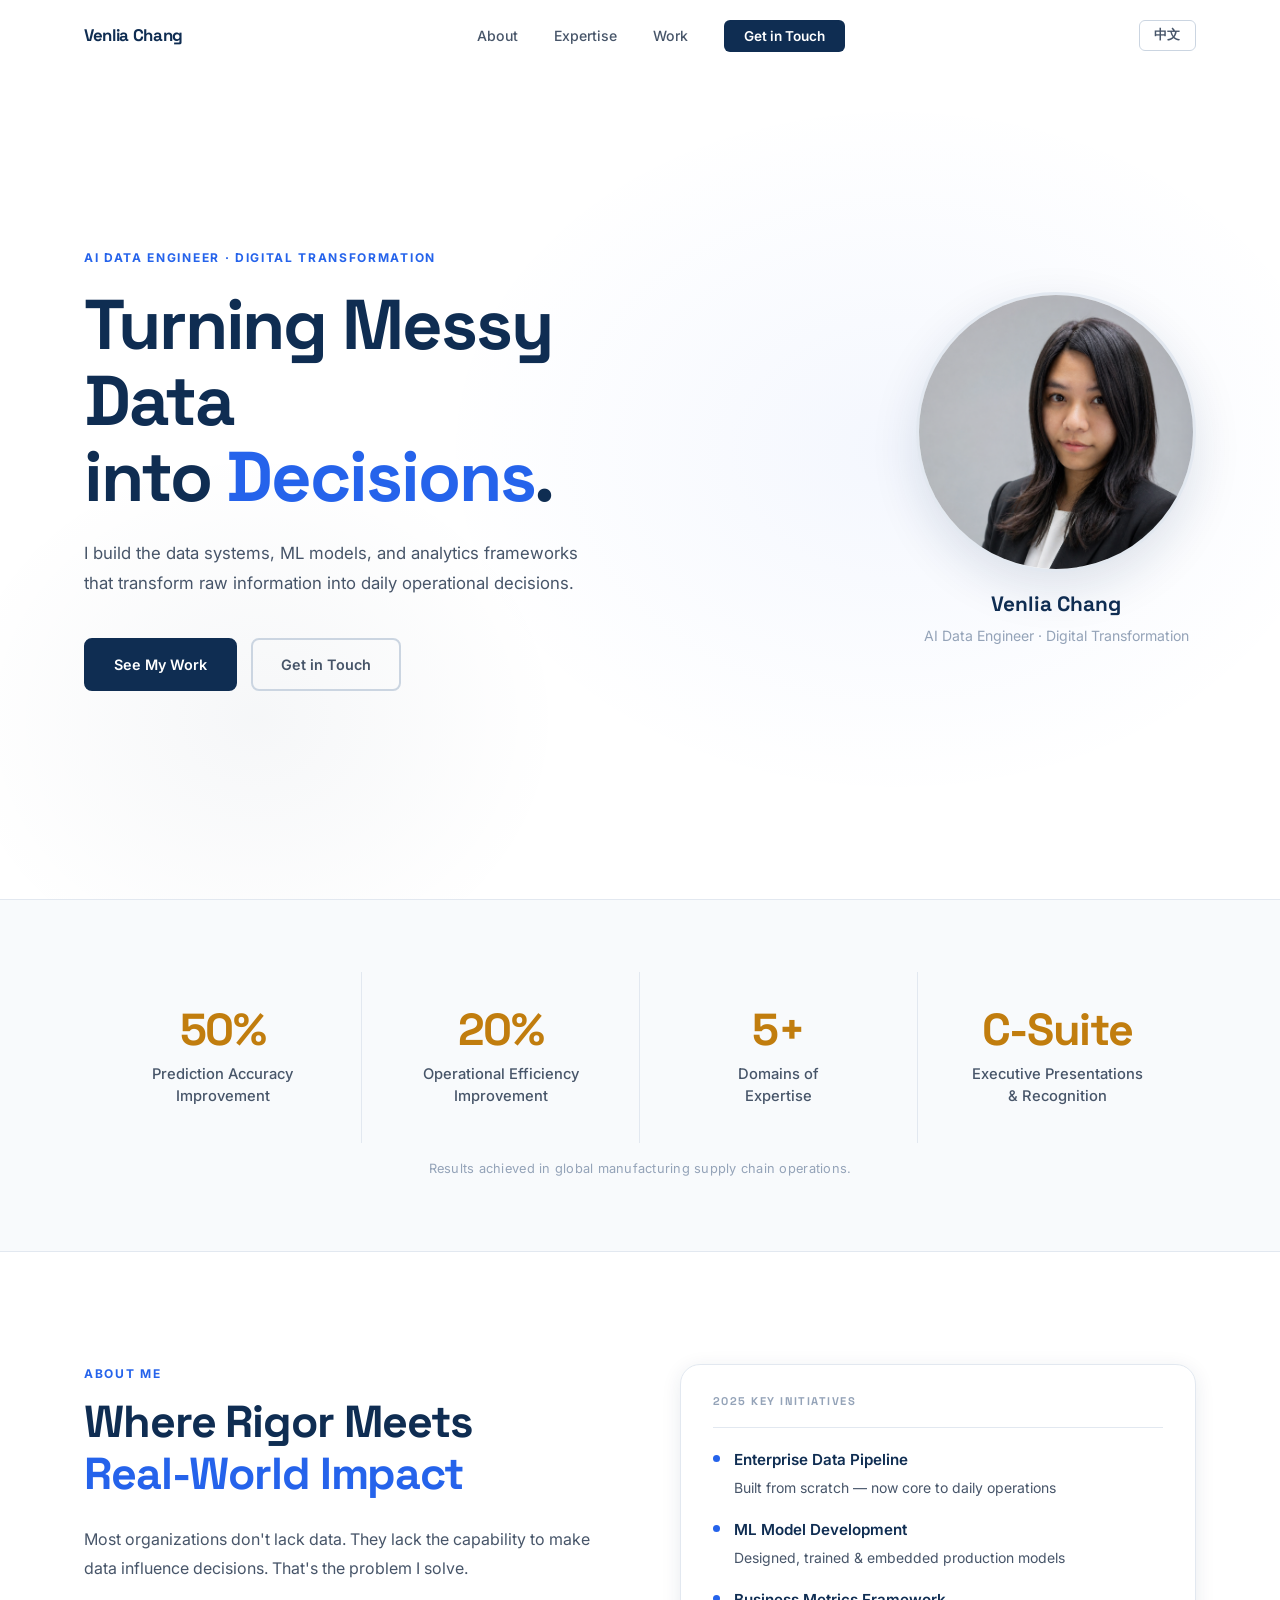
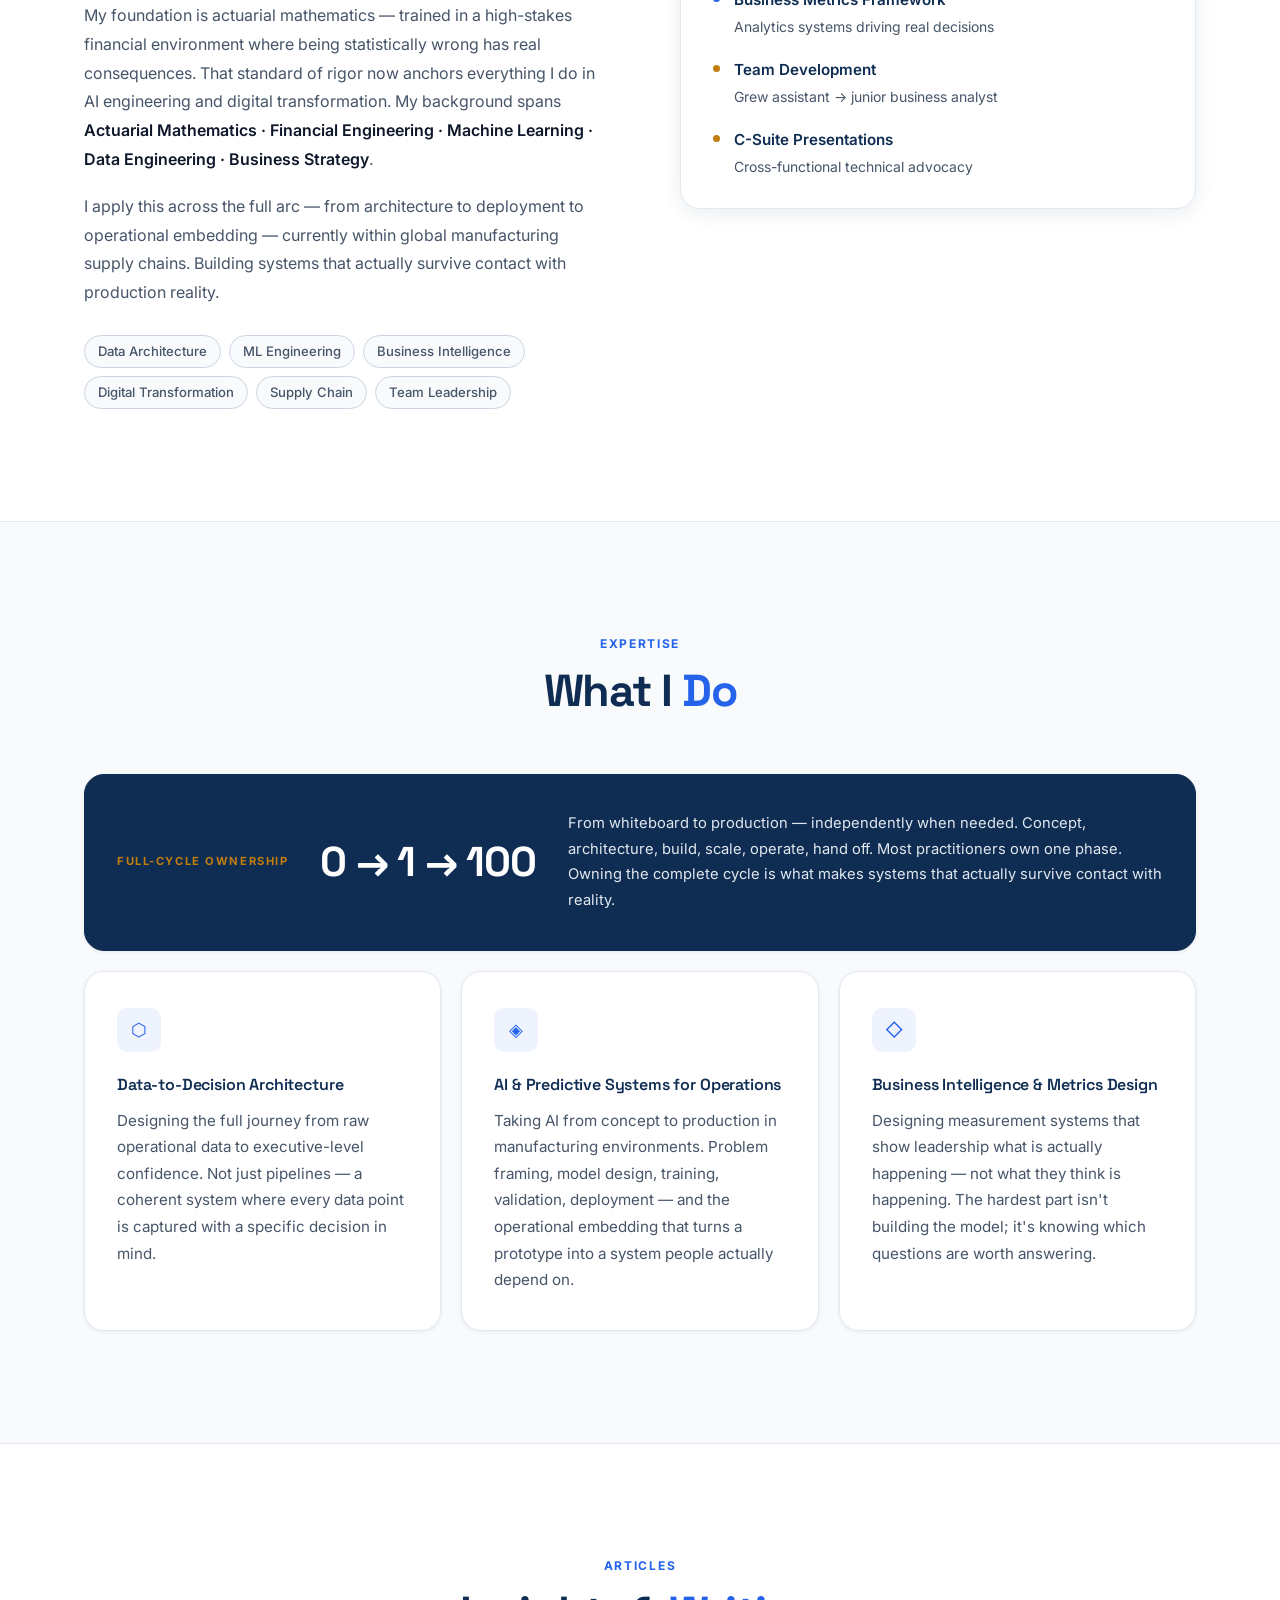
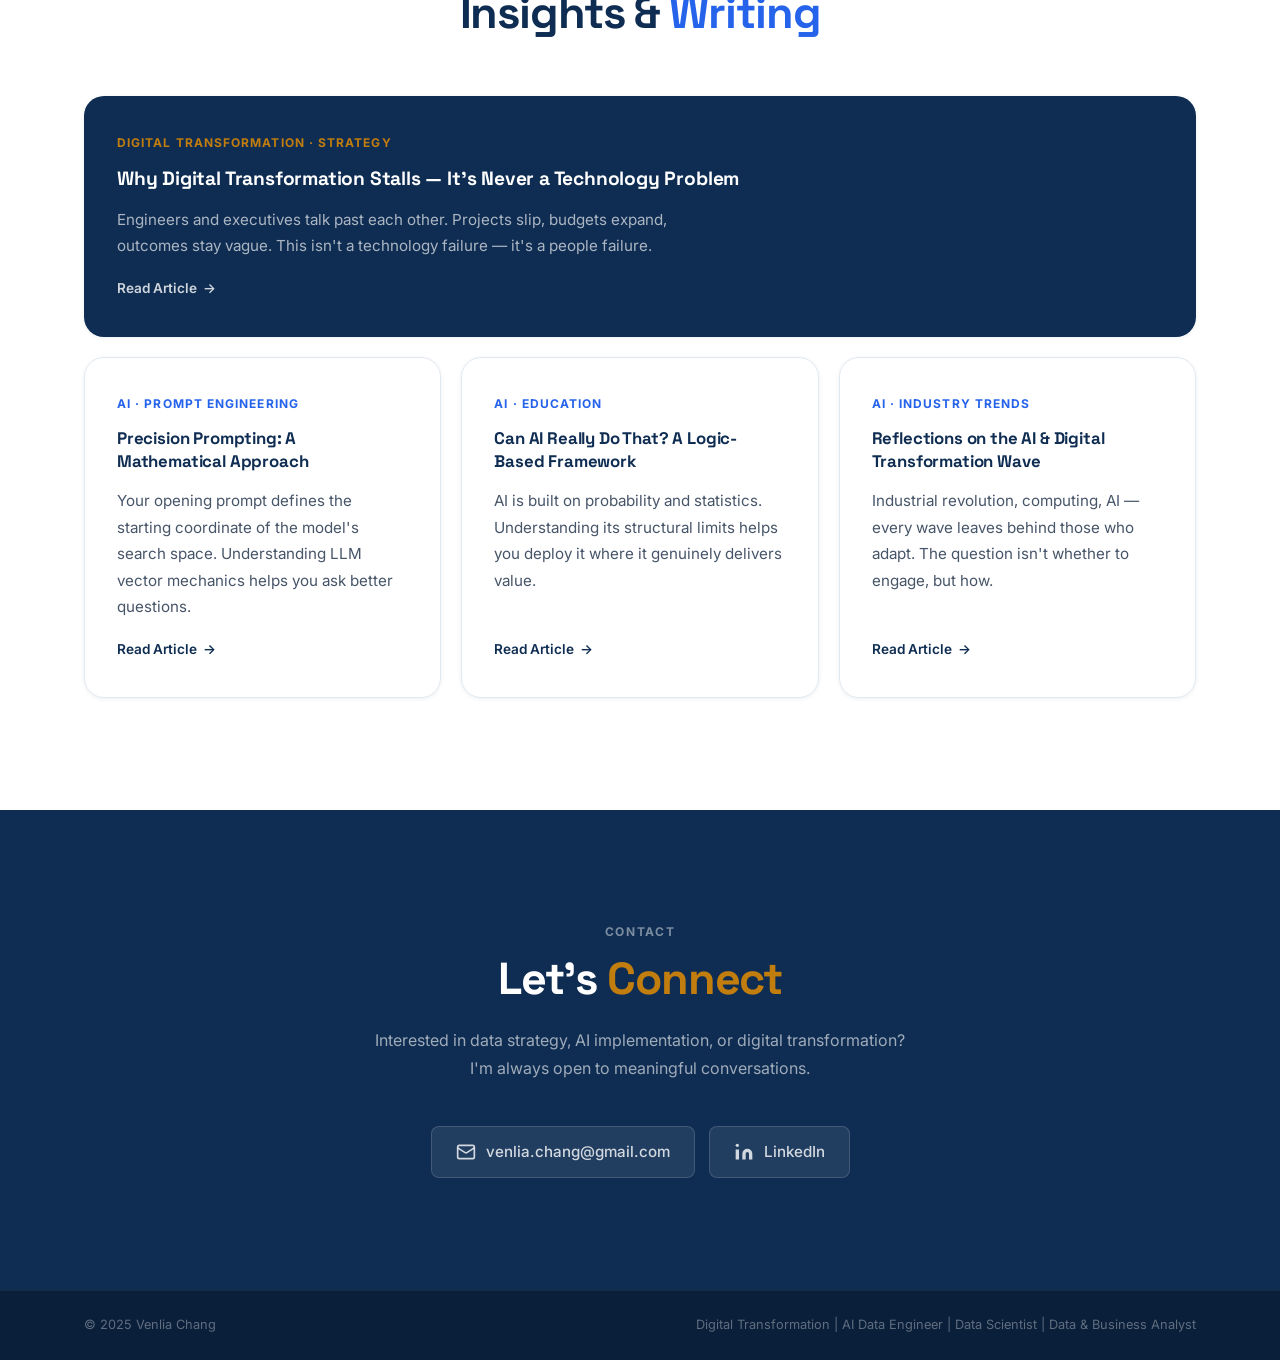
==== index.html @ 28d37d97 "Update profile photo" ====
<!DOCTYPE html>
<html lang="en">
<head>
  <meta charset="UTF-8" />
  <meta name="viewport" content="width=device-width, initial-scale=1.0" />
  <title>Venlia Chang | AI Data Engineer</title>
  <meta name="description" content="AI Data Engineer specializing in Digital Transformation and Data-Driven Decision Making in global manufacturing supply chains." />
  <link rel="preconnect" href="https://fonts.googleapis.com" />
  <link href="https://fonts.googleapis.com/css2?family=Inter:wght@300;400;500;600&family=Space+Grotesk:wght@400;500;600;700;800&display=swap" rel="stylesheet" />
  <link rel="stylesheet" href="css/style.css" />
</head>
<body>

  <!-- NAV -->
  <nav id="navbar">
    <div class="nav-inner">
      <a href="#hero" class="nav-logo">Venlia Chang</a>
      <ul class="nav-links">
        <li><a href="#about"     data-i18n="nav-about">About</a></li>
        <li><a href="#expertise" data-i18n="nav-expertise">Expertise</a></li>
        <li><a href="#articles"  data-i18n="nav-work">Work</a></li>
        <li><a href="#contact" class="nav-cta" data-i18n="nav-contact">Get in Touch</a></li>
      </ul>
      <div class="nav-right">
        <button class="lang-toggle" id="lang-toggle" aria-label="Switch language">中文</button>
        <button class="nav-burger" id="burger" aria-label="Menu">
          <span></span><span></span><span></span>
        </button>
      </div>
    </div>
  </nav>

  <!-- HERO -->
  <section id="hero">
    <div class="hero-bg"></div>
    <div class="container hero-content">
      <div class="hero-text">
        <p class="hero-eyebrow reveal" data-i18n="hero-eyebrow">AI Data Engineer · Digital Transformation</p>
        <h1 class="hero-headline reveal" data-i18n="hero-headline">
          Turning Messy Data<br />into <span class="accent">Decisions</span>.
        </h1>
        <p class="hero-sub reveal" data-i18n="hero-sub">
          I build the data systems, ML models, and analytics frameworks<br class="desktop-only" />
          that transform raw information into daily operational decisions.
        </p>
        <div class="hero-actions reveal">
          <a href="#expertise" class="btn btn-primary" data-i18n="hero-btn-primary">See My Work</a>
          <a href="#contact"   class="btn btn-ghost"   data-i18n="hero-btn-ghost">Get in Touch</a>
        </div>
      </div>
      <div class="hero-visual reveal">
        <div class="photo-circle">
          <img src="assets/photo.png" alt="Venlia Chang" />
        </div>
        <div class="hero-name-tag">
          <strong>Venlia Chang</strong>
          <span data-i18n="hero-eyebrow">AI Data Engineer · Digital Transformation</span>
        </div>
      </div>
    </div>
  </section>

  <!-- STATS -->
  <section id="stats">
    <div class="container">
      <div class="stats-grid">
        <div class="stat-card reveal">
          <div class="stat-number"><span class="counter" data-target="50">0</span>%</div>
          <div class="stat-label" data-i18n="stat-label-1">Prediction Accuracy<br />Improvement</div>
        </div>
        <div class="stat-card reveal">
          <div class="stat-number"><span class="counter" data-target="20">0</span>%</div>
          <div class="stat-label" data-i18n="stat-label-2">Operational Efficiency<br />Improvement</div>
        </div>
        <div class="stat-card reveal">
          <div class="stat-number"><span class="counter" data-target="5">0</span>+</div>
          <div class="stat-label" data-i18n="stat-label-3">Domains of<br />Expertise</div>
        </div>
        <div class="stat-card reveal">
          <div class="stat-number accent-text">C-Suite</div>
          <div class="stat-label" data-i18n="stat-label-4">Executive Presentations<br />&amp; Recognition</div>
        </div>
      </div>
      <p class="stats-context reveal" data-i18n="stats-context">Results achieved in global manufacturing supply chain operations.</p>
    </div>
  </section>

  <!-- ABOUT -->
  <section id="about">
    <div class="container">
      <div class="about-grid">
        <div class="about-text reveal">
          <p class="section-eyebrow" data-i18n="about-eyebrow">About Me</p>
          <h2 class="section-title" data-i18n="about-title">Where Logic Meets<br /><span class="accent">Business Impact</span></h2>
          <p class="about-body" data-i18n="about-body-1">
            I work at the intersection of AI, data engineering, and digital transformation
            within global manufacturing supply chains — turning fragmented information into
            systems that people actually rely on every day.
          </p>
          <p class="about-body" data-i18n="about-body-2">
            My background spans <strong>Mathematics · Business · Actuarial Science · AI · Engineering</strong>.
            This breadth isn't accidental — complex operational problems rarely fit neatly
            into a single discipline. I bridge the gap between technical depth and business clarity.
          </p>
          <p class="about-body" data-i18n="about-body-3">
            Currently building enterprise data pipelines from the ground up.
          </p>
          <div class="about-tags">
            <span class="tag">Data Architecture</span>
            <span class="tag">ML Engineering</span>
            <span class="tag">Business Intelligence</span>
            <span class="tag">Digital Transformation</span>
            <span class="tag">Supply Chain</span>
            <span class="tag">Team Leadership</span>
          </div>
        </div>
        <div class="about-visual reveal">
          <div class="about-card">
            <div class="about-card-header" data-i18n="card-header">2025 Key Initiatives</div>
            <ul class="about-card-list">
              <li>
                <div class="list-dot accent-dot"></div>
                <div>
                  <strong data-i18n="card-item-1-title">Enterprise Data Pipeline</strong>
                  <span data-i18n="card-item-1-desc">Built from scratch — now core to daily operations</span>
                </div>
              </li>
              <li>
                <div class="list-dot accent-dot"></div>
                <div>
                  <strong data-i18n="card-item-2-title">ML Model Development</strong>
                  <span data-i18n="card-item-2-desc">Designed, trained &amp; embedded production models</span>
                </div>
              </li>
              <li>
                <div class="list-dot accent-dot"></div>
                <div>
                  <strong data-i18n="card-item-3-title">Business Metrics Framework</strong>
                  <span data-i18n="card-item-3-desc">Analytics systems driving real decisions</span>
                </div>
              </li>
              <li>
                <div class="list-dot amber-dot"></div>
                <div>
                  <strong data-i18n="card-item-4-title">Team Development</strong>
                  <span data-i18n="card-item-4-desc">Grew assistant → junior business analyst</span>
                </div>
              </li>
              <li>
                <div class="list-dot amber-dot"></div>
                <div>
                  <strong data-i18n="card-item-5-title">C-Suite Presentations</strong>
                  <span data-i18n="card-item-5-desc">Cross-functional technical advocacy</span>
                </div>
              </li>
            </ul>
          </div>
        </div>
      </div>
    </div>
  </section>

  <!-- EXPERTISE -->
  <section id="expertise">
    <div class="container">
      <div class="section-header reveal">
        <p class="section-eyebrow" data-i18n="expertise-eyebrow">Expertise</p>
        <h2 class="section-title" data-i18n="expertise-title">What I <span class="accent">Build</span></h2>
      </div>
      <div class="expertise-grid">
        <div class="expertise-card expertise-card--wide reveal">
          <div class="expertise-wide-inner">
            <div class="expertise-wide-label" data-i18n="exp-4-label">Full-Cycle Ownership</div>
            <h3 data-i18n="exp-4-title">0 → 1 → 100</h3>
            <p data-i18n="exp-4-desc">From whiteboard to production — independently when needed. Concept, architecture, build, scale, operate, hand off. Most practitioners own one phase. Owning the complete cycle is what makes systems that actually survive contact with reality.</p>
          </div>
        </div>
        <div class="expertise-card reveal">
          <div class="expertise-icon">⬡</div>
          <h3 data-i18n="exp-1-title">Data-to-Decision Architecture</h3>
          <p data-i18n="exp-1-desc">Designing the full journey from raw operational data to executive-level confidence. Not just pipelines — a coherent system where every data point is captured with a specific decision in mind.</p>
        </div>
        <div class="expertise-card reveal">
          <div class="expertise-icon">◈</div>
          <h3 data-i18n="exp-2-title">AI &amp; Predictive Systems for Operations</h3>
          <p data-i18n="exp-2-desc">Taking AI from concept to production in manufacturing environments. Problem framing, model design, training, validation, deployment — and the operational embedding that turns a prototype into a system people actually depend on.</p>
        </div>
        <div class="expertise-card reveal">
          <div class="expertise-icon">◇</div>
          <h3 data-i18n="exp-3-title">Business Intelligence &amp; Metrics Design</h3>
          <p data-i18n="exp-3-desc">Designing measurement systems that show leadership what is actually happening — not what they think is happening. The hardest part isn't building the model; it's knowing which questions are worth answering.</p>
        </div>
      </div>
    </div>
  </section>

  <!-- ARTICLES -->
  <section id="articles">
    <div class="container">
      <div class="section-header reveal">
        <p class="section-eyebrow" data-i18n="articles-eyebrow">Articles</p>
        <h2 class="section-title" data-i18n="articles-title">Insights &amp; <span class="accent">Writing</span></h2>
      </div>
      <div class="articles-grid">
        <div class="article-card article-card--featured reveal">
          <div class="article-card-tag">Digital Transformation · Strategy</div>
          <h3 class="article-card-title" data-i18n="card4-title">數位轉型失敗，從來不是技術問題</h3>
          <p class="article-card-excerpt" data-i18n="card4-excerpt">工程師和老闆各說各話，專案延遲、預算追加、成果模糊。這不是技術問題——缺的是那個能同時站在兩端的人。</p>
          <a href="articles/digital-transformation.html" class="article-card-link" data-i18n="card-read">閱讀文章 <span>→</span></a>
        </div>
        <div class="article-card reveal">
          <div class="article-card-tag">AI · Prompt Engineering</div>
          <h3 class="article-card-title" data-i18n="card1-title">用數學思維，精準下 Prompt</h3>
          <p class="article-card-excerpt" data-i18n="card1-excerpt">第一個 Prompt 決定了搜尋空間的起始座標。了解 LLM 的向量本質，讓你問得更精準。</p>
          <a href="articles/prompt-math.html" class="article-card-link" data-i18n="card-read">閱讀文章 <span>→</span></a>
        </div>
        <div class="article-card reveal">
          <div class="article-card-tag">AI · Education</div>
          <h3 class="article-card-title" data-i18n="card2-title">AI 真的可以這樣用嗎？用數學邏輯判斷 AI 的適用邊界</h3>
          <p class="article-card-excerpt" data-i18n="card2-excerpt">AI 的本質是機率與統計。了解它的結構性限制，才能在正確的場景發揮它的價值。</p>
          <a href="articles/ai-probability.html" class="article-card-link" data-i18n="card-read">閱讀文章 <span>→</span></a>
        </div>
        <div class="article-card reveal">
          <div class="article-card-tag">AI · Industry Trends</div>
          <h3 class="article-card-title" data-i18n="card3-title">我對 AI 與數位轉型產業趨勢的觀察</h3>
          <p class="article-card-excerpt" data-i18n="card3-excerpt">工業革命、電腦普及、AI 浪潮——判斷一個產業能否長大，看的是需求是否強勁。</p>
          <a href="articles/ai-trends.html" class="article-card-link" data-i18n="card-read">閱讀文章 <span>→</span></a>
        </div>
      </div>
    </div>
  </section>

  <!-- CONTACT -->
  <section id="contact">
    <div class="container">
      <div class="contact-inner reveal">
        <p class="section-eyebrow" data-i18n="contact-eyebrow">Contact</p>
        <h2 class="section-title" data-i18n="contact-title">Let's <span class="accent">Connect</span></h2>
        <p class="contact-sub" data-i18n="contact-sub">
          Interested in data strategy, AI implementation, or digital transformation?<br class="desktop-only" />
          I'm always open to meaningful conversations.
        </p>
        <div class="contact-links">
          <a href="mailto:venlia.chang@gmail.com" class="contact-btn">
            <svg width="20" height="20" viewBox="0 0 24 24" fill="none" stroke="currentColor" stroke-width="2"><rect x="2" y="4" width="20" height="16" rx="2"/><path d="m22 7-8.97 5.7a1.94 1.94 0 0 1-2.06 0L2 7"/></svg>
            venlia.chang@gmail.com
          </a>
          <a href="https://www.linkedin.com/in/venliachang/" target="_blank" rel="noopener" class="contact-btn">
            <svg width="20" height="20" viewBox="0 0 24 24" fill="currentColor"><path d="M16 8a6 6 0 0 1 6 6v7h-4v-7a2 2 0 0 0-2-2 2 2 0 0 0-2 2v7h-4v-7a6 6 0 0 1 6-6z"/><rect x="2" y="9" width="4" height="12"/><circle cx="4" cy="4" r="2"/></svg>
            LinkedIn
          </a>
        </div>
      </div>
    </div>
  </section>

  <!-- FOOTER -->
  <footer>
    <div class="container footer-inner">
      <span>© 2025 Venlia Chang</span>
      <span class="footer-sub" data-i18n="footer-sub">AI Data Engineer · venliachang.com</span>
    </div>
  </footer>

  <script src="js/main.js"></script>
</body>
</html>
---- css/style.css ----
/* =============================================
   VARIABLES & RESET
   ============================================= */
:root {
  --bg:        #ffffff;
  --bg-2:      #f8fafc;
  --bg-card:   #ffffff;
  --border:    #e2e8f0;
  --border-2:  #cbd5e1;
  --navy:      #0f2d52;
  --blue:      #2563eb;
  --blue-dim:  rgba(37,99,235,0.08);
  --amber:     #c17d0e;
  --amber-dim: rgba(193,125,14,0.1);
  --text:      #0f172a;
  --text-2:    #475569;
  --text-3:    #94a3b8;
  --shadow-sm: 0 1px 4px rgba(15,45,82,0.07);
  --shadow:    0 4px 20px rgba(15,45,82,0.09);
  --shadow-lg: 0 16px 48px rgba(15,45,82,0.12);
  --radius:    12px;
  --radius-lg: 20px;
  --transition: 0.3s cubic-bezier(0.4,0,0.2,1);
}

*, *::before, *::after { box-sizing: border-box; margin: 0; padding: 0; }

html { scroll-behavior: smooth; font-size: 16px; }

body {
  background: var(--bg);
  color: var(--text);
  font-family: 'Inter', sans-serif;
  font-weight: 400;
  line-height: 1.6;
  overflow-x: hidden;
  -webkit-font-smoothing: antialiased;
}

img { max-width: 100%; display: block; }
a { text-decoration: none; color: inherit; }
ul { list-style: none; }

.container {
  width: 100%;
  max-width: 1160px;
  margin: 0 auto;
  padding: 0 24px;
}

.accent       { color: var(--blue); }
.desktop-only { display: inline; }

/* =============================================
   REVEAL ANIMATION
   ============================================= */
.reveal {
  opacity: 0;
  transform: translateY(24px);
  transition: opacity 0.6s ease, transform 0.6s ease;
}
.reveal.visible {
  opacity: 1;
  transform: translateY(0);
}

/* =============================================
   NAVBAR
   ============================================= */
#navbar {
  position: fixed;
  top: 0; left: 0; right: 0;
  z-index: 100;
  padding: 20px 0;
  transition: background var(--transition), padding var(--transition), box-shadow var(--transition);
}
#navbar.scrolled {
  background: rgba(255,255,255,0.92);
  backdrop-filter: blur(16px);
  -webkit-backdrop-filter: blur(16px);
  padding: 14px 0;
  box-shadow: 0 1px 0 var(--border);
}
.nav-inner {
  max-width: 1160px;
  margin: 0 auto;
  padding: 0 24px;
  display: flex;
  align-items: center;
  justify-content: space-between;
}
.nav-logo {
  font-family: 'Space Grotesk', sans-serif;
  font-weight: 700;
  font-size: 1.05rem;
  letter-spacing: -0.02em;
  color: var(--navy);
  transition: color var(--transition);
}
.nav-logo:hover { color: var(--blue); }
.nav-links {
  display: flex;
  align-items: center;
  gap: 36px;
}
.nav-links a {
  font-size: 0.88rem;
  font-weight: 500;
  color: var(--text-2);
  transition: color var(--transition);
}
.nav-links a:hover { color: var(--navy); }
.nav-links .nav-cta {
  background: var(--navy);
  color: #fff;
  padding: 8px 20px;
  border-radius: 6px;
  font-weight: 600;
  font-size: 0.85rem;
  transition: background var(--transition), transform var(--transition), box-shadow var(--transition);
}
.nav-links .nav-cta:hover {
  background: #0a1f3a;
  transform: translateY(-1px);
  box-shadow: 0 4px 12px rgba(15,45,82,0.25);
  color: #fff;
}
.nav-right {
  display: flex;
  align-items: center;
  gap: 12px;
}
.lang-toggle {
  background: transparent;
  border: 1px solid var(--border-2);
  color: var(--text-2);
  padding: 6px 14px;
  border-radius: 6px;
  font-size: 0.8rem;
  font-weight: 600;
  cursor: pointer;
  font-family: 'Inter', sans-serif;
  letter-spacing: 0.04em;
  transition: all var(--transition);
}
.lang-toggle:hover {
  border-color: var(--navy);
  color: var(--navy);
}
.nav-burger {
  display: none;
  flex-direction: column;
  gap: 5px;
  background: none;
  border: none;
  cursor: pointer;
  padding: 4px;
}
.nav-burger span {
  display: block;
  width: 22px;
  height: 2px;
  background: var(--text-2);
  border-radius: 2px;
  transition: var(--transition);
}

/* =============================================
   HERO
   ============================================= */
#hero {
  position: relative;
  min-height: 100vh;
  display: flex;
  align-items: center;
  background: var(--bg);
  border-bottom: 1px solid var(--border);
}
.hero-bg {
  position: absolute;
  inset: 0;
  background:
    radial-gradient(ellipse 55% 60% at 70% 50%, rgba(37,99,235,0.05) 0%, transparent 65%),
    radial-gradient(ellipse 40% 50% at 20% 80%, rgba(15,45,82,0.04) 0%, transparent 60%);
  pointer-events: none;
}
.hero-content {
  position: relative;
  z-index: 1;
  padding-top: 120px;
  padding-bottom: 80px;
  display: flex;
  align-items: center;
  justify-content: space-between;
  gap: 60px;
}
.hero-text { flex: 1; max-width: 600px; }
.hero-eyebrow {
  font-size: 0.75rem;
  font-weight: 700;
  letter-spacing: 0.14em;
  text-transform: uppercase;
  color: var(--blue);
  margin-bottom: 20px;
  transition-delay: 0.1s;
}
.hero-headline {
  font-family: 'Space Grotesk', sans-serif;
  font-size: clamp(2.6rem, 5.5vw, 4.8rem);
  font-weight: 800;
  line-height: 1.08;
  letter-spacing: -0.03em;
  color: var(--navy);
  margin-bottom: 24px;
  transition-delay: 0.15s;
}
.hero-sub {
  font-size: 1.05rem;
  color: var(--text-2);
  line-height: 1.75;
  max-width: 500px;
  margin-bottom: 40px;
  transition-delay: 0.25s;
}
.hero-actions {
  display: flex;
  gap: 14px;
  flex-wrap: wrap;
  transition-delay: 0.35s;
}
.btn {
  display: inline-flex;
  align-items: center;
  gap: 8px;
  padding: 13px 28px;
  border-radius: 8px;
  font-size: 0.9rem;
  font-weight: 600;
  transition: all var(--transition);
  cursor: pointer;
}
.btn-primary {
  background: var(--navy);
  color: #fff;
  border: 2px solid var(--navy);
}
.btn-primary:hover {
  background: #0a1f3a;
  border-color: #0a1f3a;
  transform: translateY(-2px);
  box-shadow: 0 8px 24px rgba(15,45,82,0.25);
}
.btn-ghost {
  background: transparent;
  color: var(--text-2);
  border: 2px solid var(--border-2);
}
.btn-ghost:hover {
  color: var(--navy);
  border-color: var(--navy);
  transform: translateY(-2px);
}

/* Hero photo */
.hero-visual {
  flex-shrink: 0;
  display: flex;
  flex-direction: column;
  align-items: center;
  gap: 16px;
  transition-delay: 0.4s;
}
.photo-circle {
  width: 280px;
  height: 280px;
  border-radius: 50%;
  background: var(--bg-2);
  border: 3px solid var(--border);
  box-shadow: var(--shadow-lg);
  overflow: hidden;
  transition: box-shadow var(--transition);
}
.photo-circle:hover { box-shadow: 0 24px 60px rgba(15,45,82,0.18); }
.photo-circle img {
  width: 100%;
  height: 100%;
  object-fit: cover;
  object-position: center top;
}
.hero-name-tag {
  text-align: center;
  display: flex;
  flex-direction: column;
  gap: 4px;
}
.hero-name-tag strong {
  font-family: 'Space Grotesk', sans-serif;
  font-size: 1.3rem;
  font-weight: 700;
  color: var(--navy);
}
.hero-name-tag span {
  font-size: 0.88rem;
  color: var(--text-3);
}

/* =============================================
   STATS
   ============================================= */
#stats {
  padding: 72px 0;
  background: var(--bg-2);
  border-bottom: 1px solid var(--border);
}
.stats-grid {
  display: grid;
  grid-template-columns: repeat(4, 1fr);
  gap: 0;
}
.stat-card {
  padding: 36px 32px;
  text-align: center;
  border-right: 1px solid var(--border);
}
.stat-card:last-child { border-right: none; }
.stat-number {
  font-family: 'Space Grotesk', sans-serif;
  font-size: 2.8rem;
  font-weight: 800;
  color: var(--amber);
  line-height: 1;
  margin-bottom: 10px;
  letter-spacing: -0.03em;
}
.stat-label {
  font-size: 0.92rem;
  color: var(--text-2);
  line-height: 1.5;
  font-weight: 500;
}

/* =============================================
   SECTION SHARED
   ============================================= */
.section-eyebrow {
  font-size: 0.75rem;
  font-weight: 700;
  letter-spacing: 0.14em;
  text-transform: uppercase;
  color: var(--blue);
  margin-bottom: 12px;
}
.section-title {
  font-family: 'Space Grotesk', sans-serif;
  font-size: clamp(1.9rem, 3.5vw, 2.8rem);
  font-weight: 700;
  letter-spacing: -0.025em;
  line-height: 1.18;
  color: var(--navy);
}
.section-header {
  text-align: center;
  margin-bottom: 56px;
}
.section-desc {
  margin-top: 14px;
  color: var(--text-2);
  font-size: 1rem;
}

/* =============================================
   ABOUT
   ============================================= */
#about { padding: 112px 0; }
.about-grid {
  display: grid;
  grid-template-columns: 1fr 1fr;
  gap: 80px;
  align-items: start;
}
.about-body {
  color: var(--text-2);
  font-size: 1rem;
  line-height: 1.8;
  margin-bottom: 18px;
}
.about-body strong { color: var(--text); font-weight: 600; }
.about-text .section-title { margin-bottom: 24px; }
.about-tags {
  display: flex;
  flex-wrap: wrap;
  gap: 8px;
  margin-top: 28px;
}
.tag {
  padding: 5px 13px;
  border-radius: 100px;
  border: 1px solid var(--border-2);
  font-size: 0.82rem;
  font-weight: 500;
  color: var(--text-2);
  background: var(--bg-2);
  transition: all var(--transition);
}
.tag:hover {
  border-color: var(--blue);
  color: var(--blue);
  background: var(--blue-dim);
}
.about-card {
  background: var(--bg-card);
  border: 1px solid var(--border);
  border-radius: var(--radius-lg);
  padding: 28px 32px;
  box-shadow: var(--shadow);
  position: sticky;
  top: 100px;
}
.about-card-header {
  font-family: 'Space Grotesk', sans-serif;
  font-size: 0.7rem;
  font-weight: 700;
  letter-spacing: 0.13em;
  text-transform: uppercase;
  color: var(--text-3);
  margin-bottom: 20px;
  padding-bottom: 16px;
  border-bottom: 1px solid var(--border);
}
.about-card-list {
  display: flex;
  flex-direction: column;
  gap: 18px;
}
.about-card-list li {
  display: flex;
  gap: 14px;
  align-items: flex-start;
}
.list-dot {
  width: 7px;
  height: 7px;
  border-radius: 50%;
  flex-shrink: 0;
  margin-top: 7px;
}
.accent-dot { background: var(--blue); }
.amber-dot  { background: var(--amber); }
.about-card-list li strong {
  display: block;
  font-size: 0.95rem;
  font-weight: 600;
  color: var(--navy);
  margin-bottom: 2px;
}
.about-card-list li span {
  font-size: 0.875rem;
  color: var(--text-2);
  line-height: 1.5;
}

/* =============================================
   EXPERTISE
   ============================================= */
#expertise {
  padding: 112px 0;
  background: var(--bg-2);
  border-top: 1px solid var(--border);
  border-bottom: 1px solid var(--border);
}
.expertise-grid {
  display: grid;
  grid-template-columns: repeat(3, 1fr);
  gap: 20px;
}
.expertise-card {
  background: var(--bg-card);
  border: 1px solid var(--border);
  border-radius: var(--radius-lg);
  padding: 36px 32px;
  box-shadow: var(--shadow-sm);
  transition: box-shadow var(--transition), transform var(--transition), border-color var(--transition);
}
.expertise-card:hover {
  box-shadow: var(--shadow);
  transform: translateY(-3px);
  border-color: var(--border-2);
}
.expertise-icon {
  width: 44px;
  height: 44px;
  border-radius: 10px;
  background: var(--blue-dim);
  display: flex;
  align-items: center;
  justify-content: center;
  margin-bottom: 20px;
  color: var(--blue);
  font-size: 1.1rem;
}
.expertise-card--wide {
  grid-column: 1 / -1;
  background: var(--navy);
  border-color: var(--navy);
}
.expertise-card--wide:hover {
  background: #0a1f3a;
  border-color: #0a1f3a;
  transform: translateY(-3px);
}
.expertise-wide-inner {
  display: flex;
  align-items: center;
  gap: 32px;
  flex-wrap: wrap;
}
.expertise-wide-label {
  font-size: 0.7rem;
  font-weight: 700;
  letter-spacing: 0.14em;
  text-transform: uppercase;
  color: var(--amber);
  flex-shrink: 0;
}
.expertise-card.expertise-card--wide h3 {
  font-family: 'Space Grotesk', sans-serif;
  font-size: 2.6rem;
  font-weight: 800;
  color: #ffffff;
  letter-spacing: -0.03em;
  flex-shrink: 0;
  margin-bottom: 0;
}
.expertise-card.expertise-card--wide p {
  color: #e2e8f0;
  font-size: 0.92rem;
  line-height: 1.75;
  flex: 1;
  min-width: 260px;
}
.expertise-card h3 {
  font-family: 'Space Grotesk', sans-serif;
  font-size: 1rem;
  font-weight: 600;
  color: var(--navy);
  margin-bottom: 10px;
  letter-spacing: -0.01em;
}
.expertise-card p {
  font-size: 0.95rem;
  color: var(--text-2);
  line-height: 1.75;
}

/* =============================================
   DEMOS
   ============================================= */
#demos { padding: 112px 0; }
.demos-grid {
  display: grid;
  grid-template-columns: repeat(3, 1fr);
  gap: 20px;
}
.demo-card {
  background: var(--bg-card);
  border: 1px solid var(--border);
  border-radius: var(--radius-lg);
  overflow: hidden;
  box-shadow: var(--shadow-sm);
  transition: box-shadow var(--transition), transform var(--transition), border-color var(--transition);
}
.demo-card:hover {
  box-shadow: var(--shadow);
  transform: translateY(-3px);
  border-color: var(--border-2);
}
.demo-placeholder-inner {
  padding: 40px 32px;
  display: flex;
  flex-direction: column;
  align-items: flex-start;
  gap: 10px;
}
.demo-placeholder-icon {
  width: 44px;
  height: 44px;
  border-radius: 10px;
  background: var(--amber-dim);
  display: flex;
  align-items: center;
  justify-content: center;
  margin-bottom: 4px;
  color: var(--amber);
  font-size: 1.1rem;
}
.demo-card h3 {
  font-family: 'Space Grotesk', sans-serif;
  font-size: 1rem;
  font-weight: 600;
  color: var(--navy);
  letter-spacing: -0.01em;
}
.demo-card p {
  font-size: 0.84rem;
  color: var(--text-2);
  line-height: 1.65;
}
.demo-badge {
  margin-top: 8px;
  padding: 4px 12px;
  border-radius: 100px;
  background: var(--amber-dim);
  border: 1px solid rgba(193,125,14,0.2);
  font-size: 0.7rem;
  font-weight: 700;
  color: var(--amber);
  letter-spacing: 0.07em;
  text-transform: uppercase;
}

/* =============================================
   ARTICLES
   ============================================= */
#articles { padding: 112px 0; }
.articles-grid {
  display: grid;
  grid-template-columns: repeat(3, 1fr);
  gap: 20px;
}
.article-card.article-card--featured {
  grid-column: 1 / -1;
  background: var(--navy);
  border-color: transparent;
}
.article-card.article-card--featured .article-card-tag  { color: var(--amber); }
.article-card.article-card--featured .article-card-title { color: #ffffff; font-size: 1.2rem; max-width: 640px; }
.article-card.article-card--featured .article-card-excerpt { color: rgba(255,255,255,0.65); max-width: 600px; }
.article-card.article-card--featured .article-card-link { color: rgba(255,255,255,0.8); }
.article-card.article-card--featured .article-card-link:hover { color: var(--amber); }
.article-card {
  background: var(--bg-card);
  border: 1px solid var(--border);
  border-radius: var(--radius-lg);
  padding: 36px 32px;
  box-shadow: var(--shadow-sm);
  display: flex;
  flex-direction: column;
  gap: 14px;
  transition: box-shadow var(--transition), transform var(--transition), border-color var(--transition);
}
.article-card:hover {
  box-shadow: var(--shadow);
  transform: translateY(-3px);
  border-color: var(--border-2);
}
.article-card-tag {
  font-size: 0.75rem;
  font-weight: 700;
  letter-spacing: 0.09em;
  text-transform: uppercase;
  color: var(--blue);
}
.article-card-title {
  font-family: 'Space Grotesk', sans-serif;
  font-size: 1.05rem;
  font-weight: 700;
  color: var(--navy);
  line-height: 1.4;
  letter-spacing: -0.01em;
}
.article-card-excerpt {
  font-size: 0.95rem;
  color: var(--text-2);
  line-height: 1.75;
  flex: 1;
}
.article-card-link {
  display: inline-flex;
  align-items: center;
  gap: 6px;
  font-size: 0.85rem;
  font-weight: 600;
  color: var(--navy);
  margin-top: 4px;
  transition: gap var(--transition), color var(--transition);
}
.article-card-link:hover { color: var(--blue); gap: 10px; }
.article-card-link span { transition: transform var(--transition); }
.article-card-link:hover span { transform: translateX(3px); }

/* =============================================
   CONTACT  — dark contrast section
   ============================================= */
#contact {
  padding: 112px 0;
  background: var(--navy);
  border-top: none;
}
.contact-inner {
  text-align: center;
  max-width: 640px;
  margin: 0 auto;
}
#contact .section-eyebrow { color: rgba(255,255,255,0.45); }
#contact .section-title    { color: #ffffff; margin-bottom: 20px; }
#contact .section-title .accent { color: var(--amber); }
.contact-sub {
  color: rgba(255,255,255,0.6);
  font-size: 1rem;
  line-height: 1.75;
  margin-bottom: 44px;
}
.stats-context {
  text-align: center;
  color: var(--text-3);
  font-size: 0.8rem;
  margin-top: 16px;
  letter-spacing: 0.02em;
}
.contact-links {
  display: flex;
  justify-content: center;
  gap: 14px;
  flex-wrap: wrap;
}
.contact-btn {
  display: inline-flex;
  align-items: center;
  gap: 10px;
  padding: 13px 24px;
  border-radius: 8px;
  background: rgba(255,255,255,0.08);
  border: 1px solid rgba(255,255,255,0.15);
  font-size: 0.95rem;
  font-weight: 500;
  color: rgba(255,255,255,0.8);
  transition: all var(--transition);
}
.contact-btn:hover {
  background: rgba(255,255,255,0.14);
  border-color: rgba(255,255,255,0.3);
  color: #fff;
  transform: translateY(-2px);
}

/* =============================================
   FOOTER
   ============================================= */
footer {
  padding: 24px 0;
  background: #0a1f3a;
  border-top: 1px solid rgba(255,255,255,0.06);
}
.footer-inner {
  display: flex;
  justify-content: space-between;
  align-items: center;
  gap: 16px;
}
footer span      { font-size: 0.8rem; color: rgba(255,255,255,0.35); }
.footer-sub      { color: rgba(255,255,255,0.35); }

/* =============================================
   RESPONSIVE
   ============================================= */
@media (max-width: 960px) {
  .hero-content { flex-direction: column-reverse; align-items: flex-start; gap: 40px; padding-top: 140px; }
  .hero-visual  { align-self: center; }
  .photo-circle { width: 220px; height: 220px; }

  .stats-grid { grid-template-columns: repeat(2, 1fr); }
  .stat-card  { border-right: none; border-bottom: 1px solid var(--border); }
  .stat-card:nth-child(odd)  { border-right: 1px solid var(--border); }
  .stat-card:nth-last-child(-n+2) { border-bottom: none; }

  .about-grid { grid-template-columns: 1fr; gap: 48px; }
  .about-card { position: static; }

  .expertise-grid { grid-template-columns: repeat(2, 1fr); }
  .demos-grid     { grid-template-columns: 1fr; max-width: 480px; margin: 0 auto; }
}

@media (max-width: 640px) {
  .desktop-only { display: none; }
  .nav-links    { display: none; }
  .nav-burger   { display: flex; }

  .nav-links.open {
    display: flex;
    flex-direction: column;
    position: fixed;
    inset: 0;
    background: #fff;
    justify-content: center;
    align-items: center;
    gap: 32px;
    z-index: 99;
  }
  .nav-links.open a { font-size: 1.4rem; color: var(--navy); }

  .expertise-grid { grid-template-columns: 1fr; }
  .hero-headline  { font-size: 2.4rem; }
  .photo-circle   { width: 180px; height: 180px; }

  #about, #expertise, #demos, #contact { padding: 80px 0; }
  .footer-inner { flex-direction: column; text-align: center; }
}
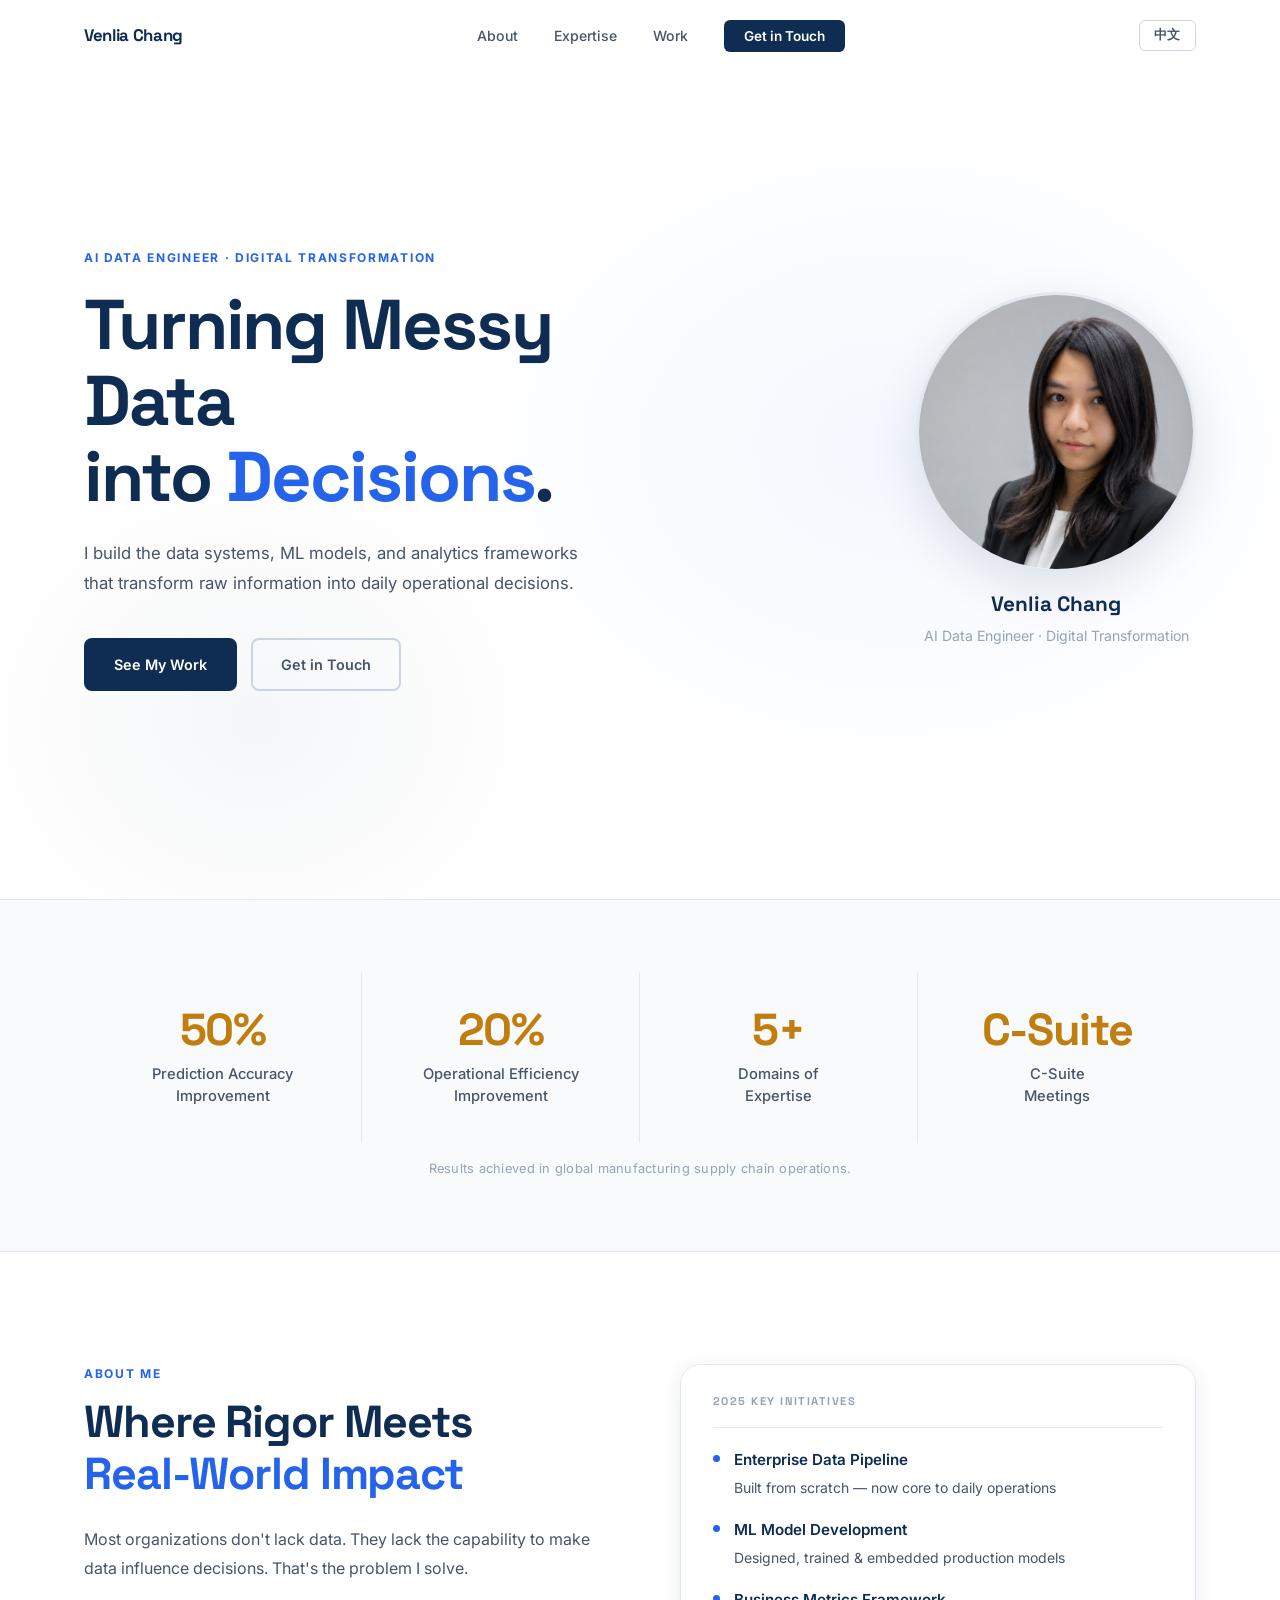
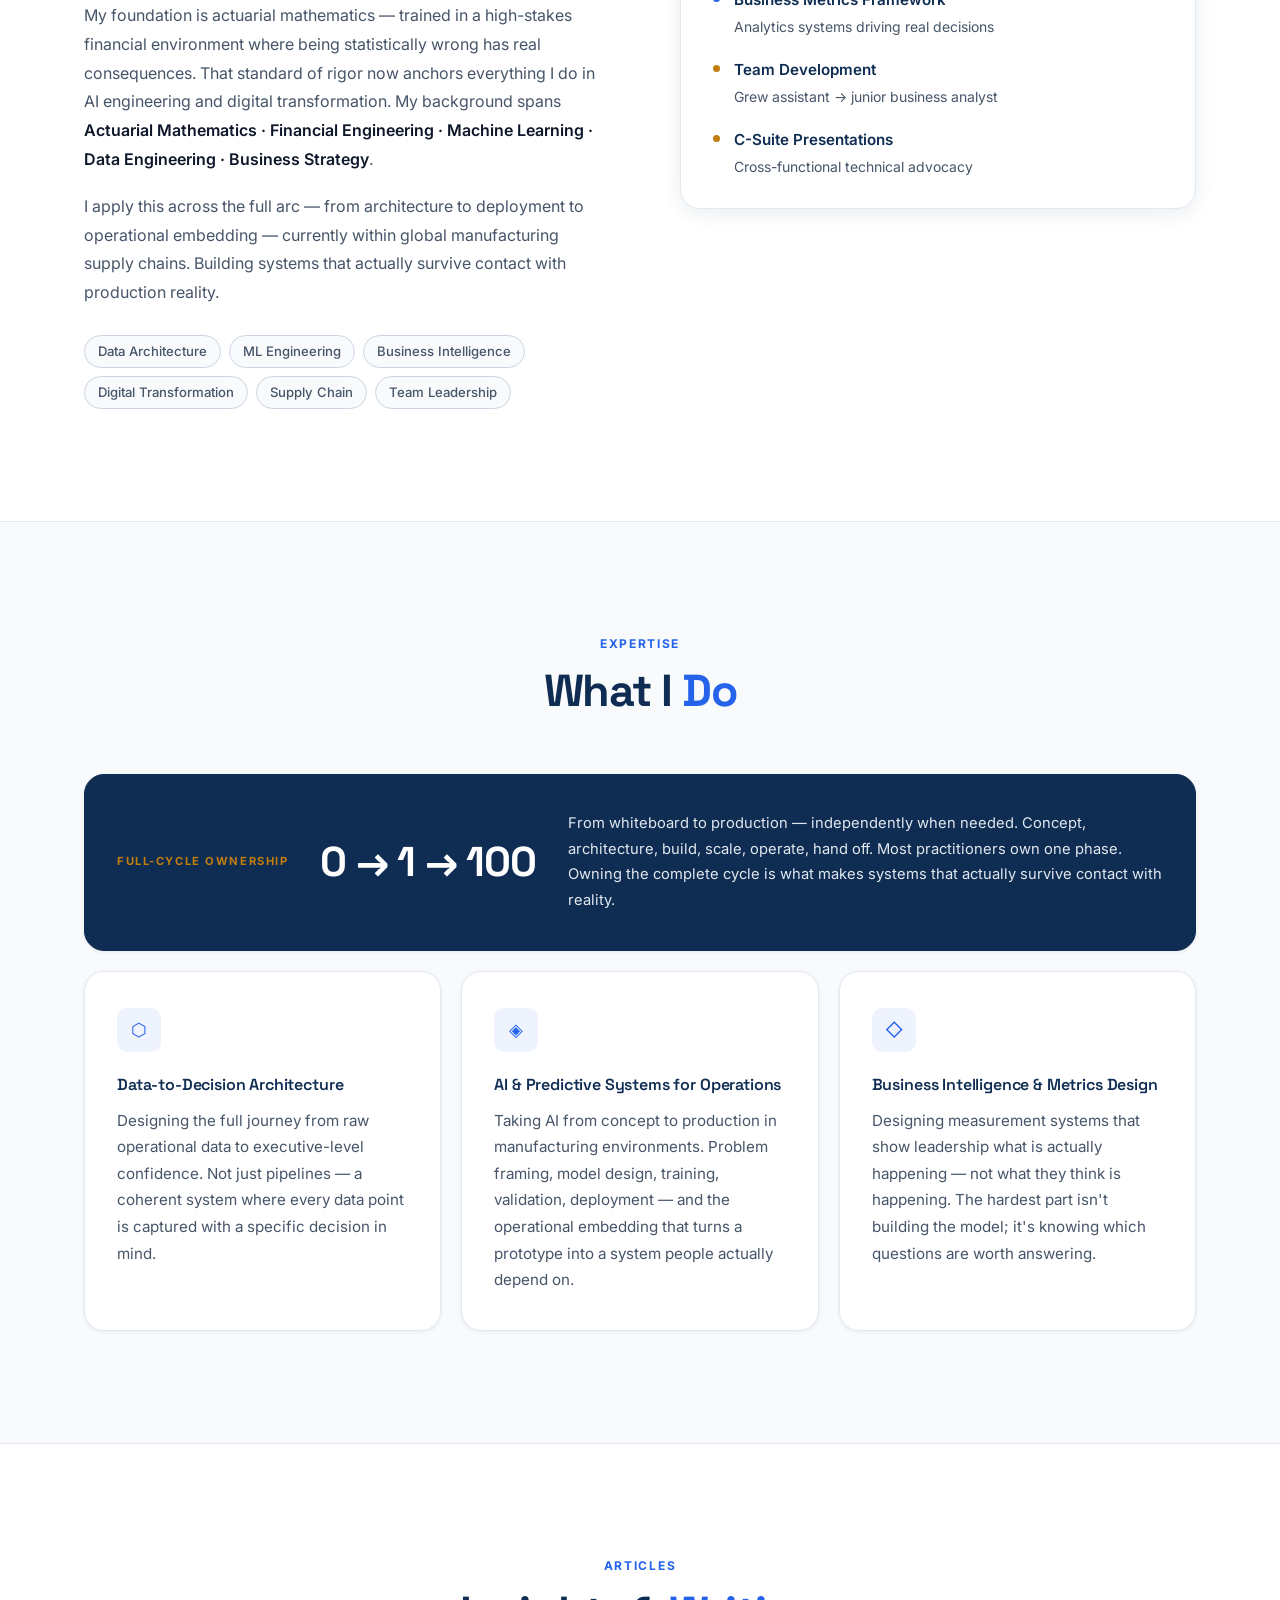
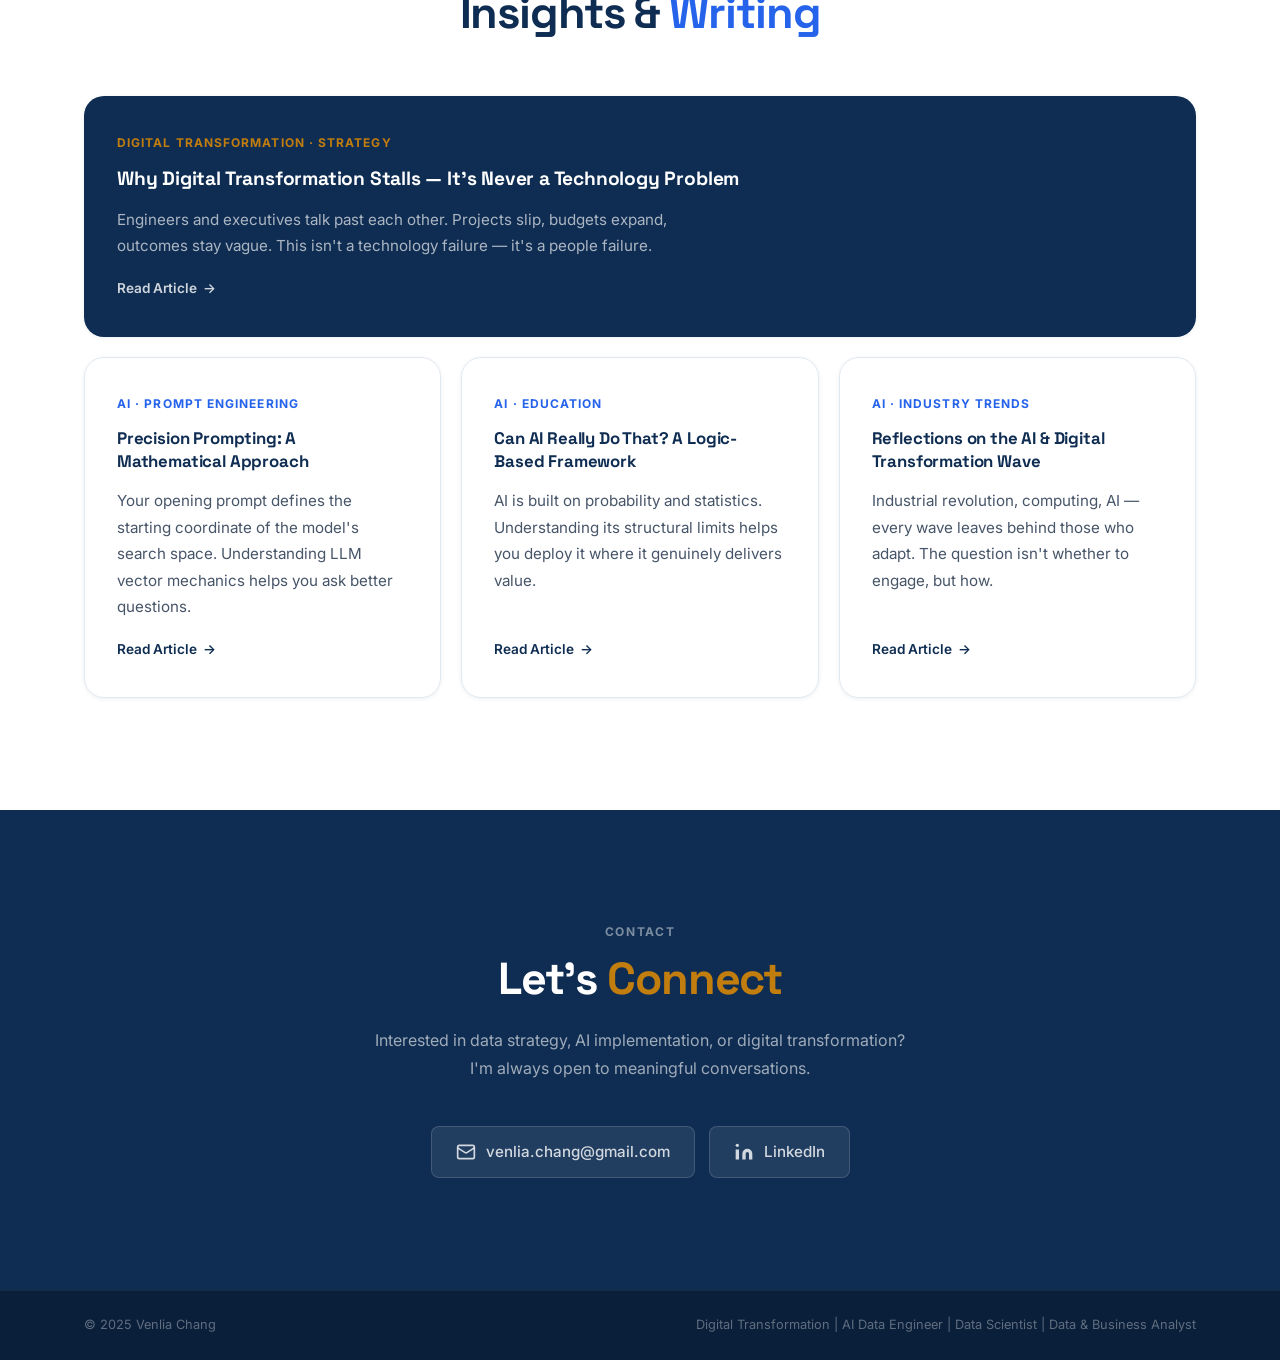
==== commit d7a7a2aa: "Update stat label to C-Suite Meetings" ====
--- a/index.html
+++ b/index.html
@@ -78,7 +78,7 @@
         </div>
         <div class="stat-card reveal">
           <div class="stat-number accent-text">C-Suite</div>
-          <div class="stat-label" data-i18n="stat-label-4">Executive Presentations<br />&amp; Recognition</div>
+          <div class="stat-label" data-i18n="stat-label-4">C-Suite<br />Meetings</div>
         </div>
       </div>
       <p class="stats-context reveal" data-i18n="stats-context">Results achieved in global manufacturing supply chain operations.</p>
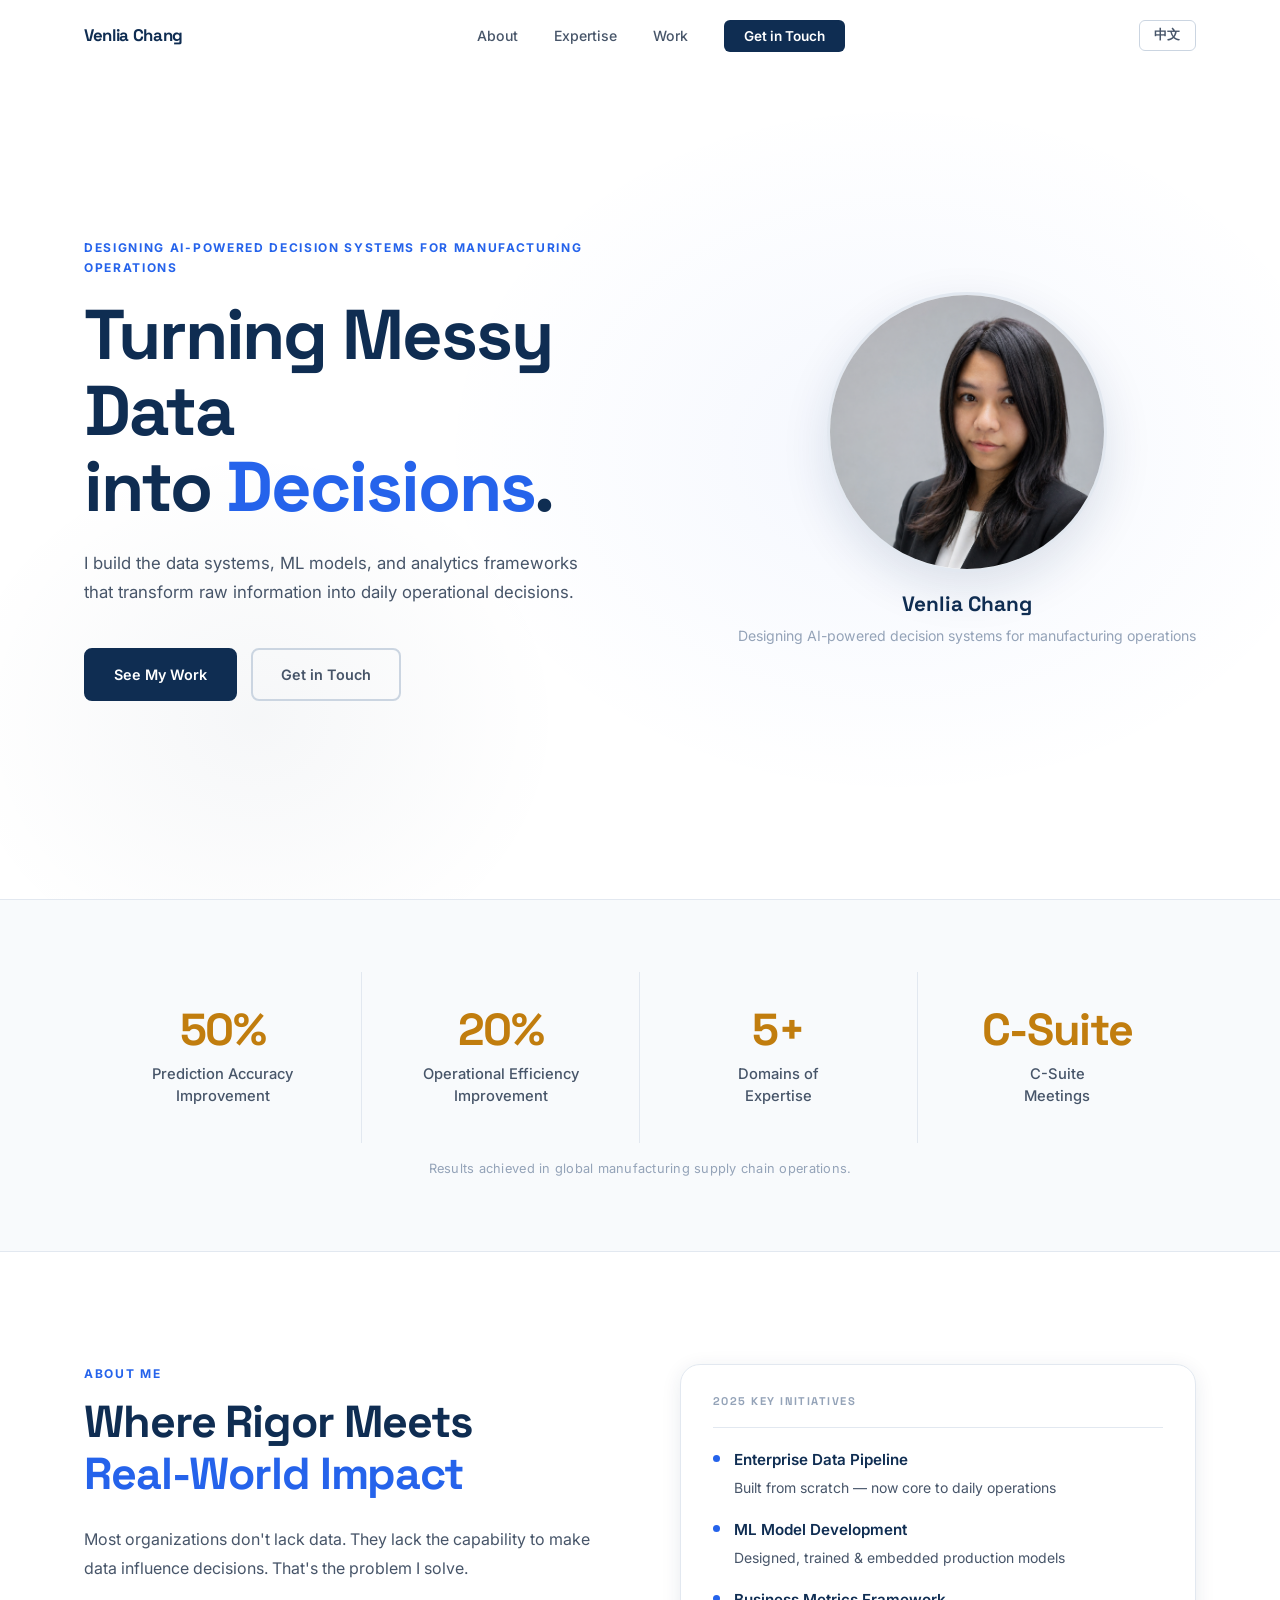
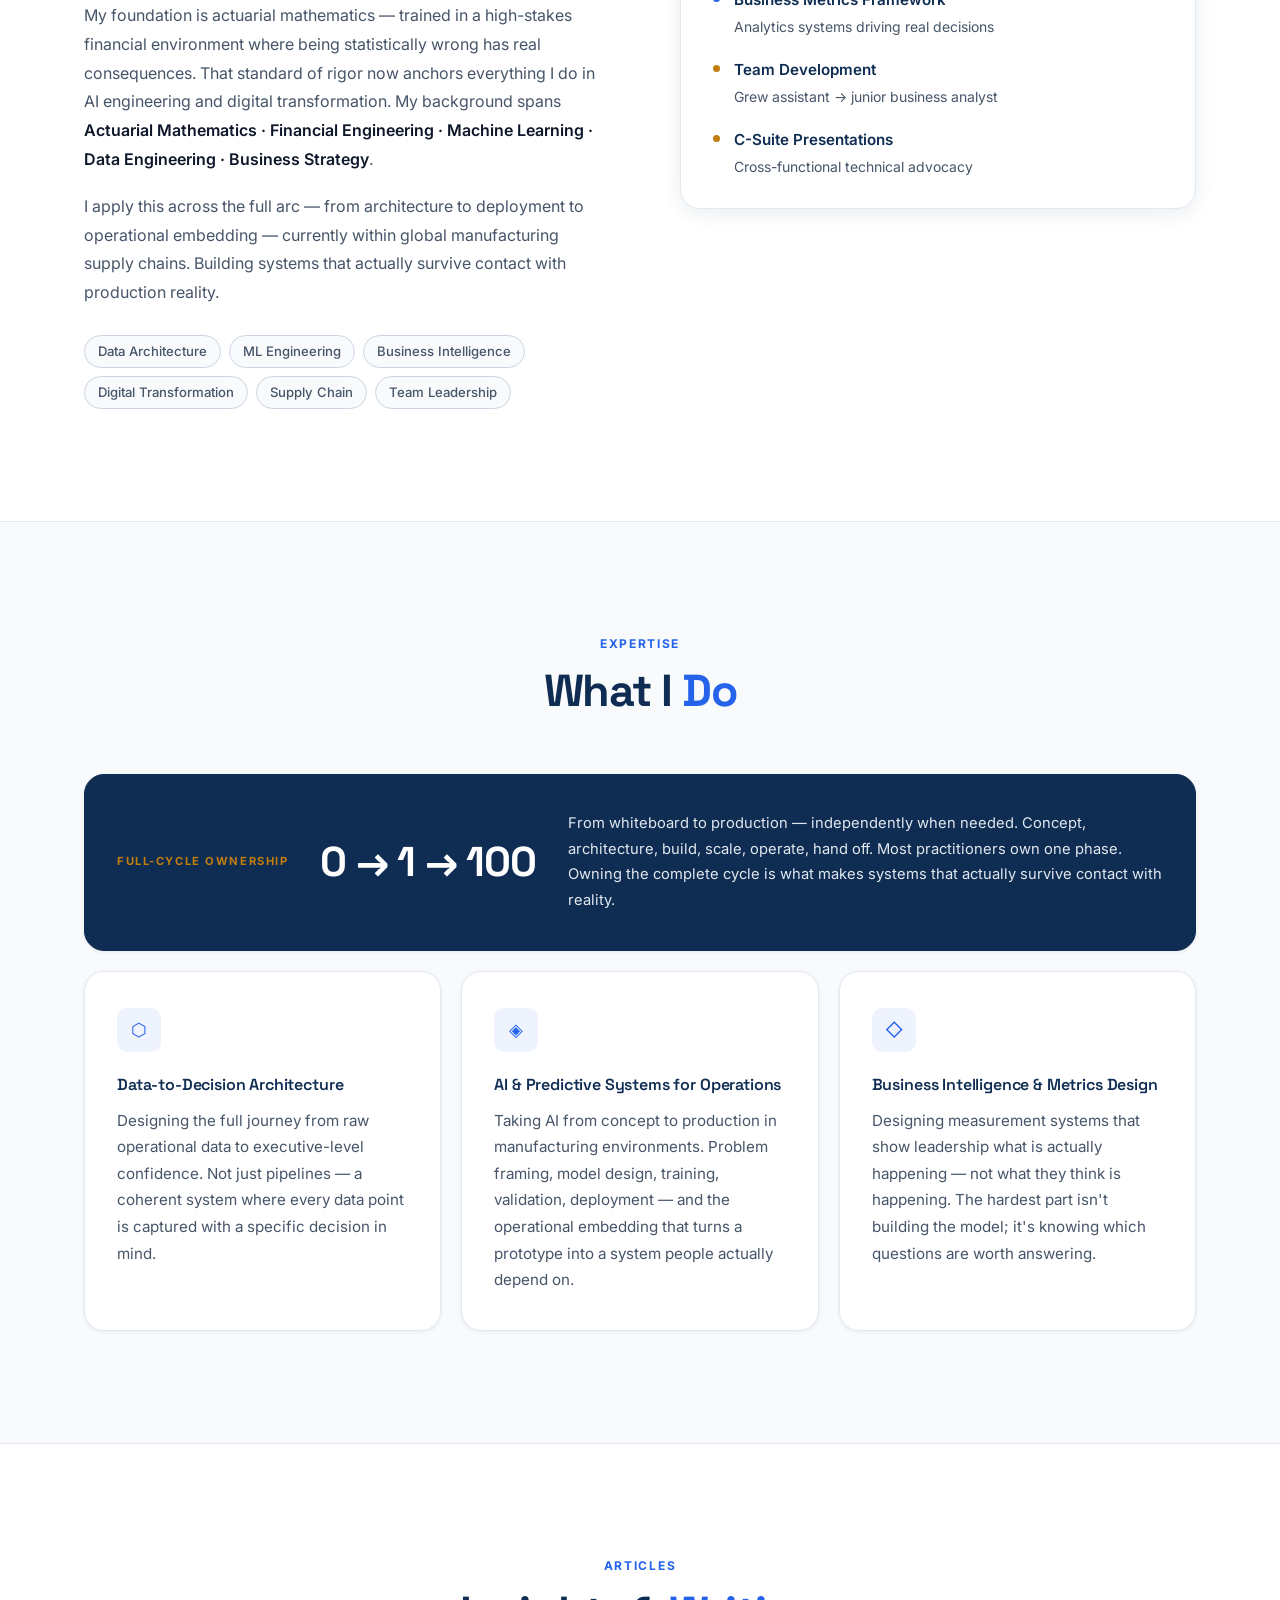
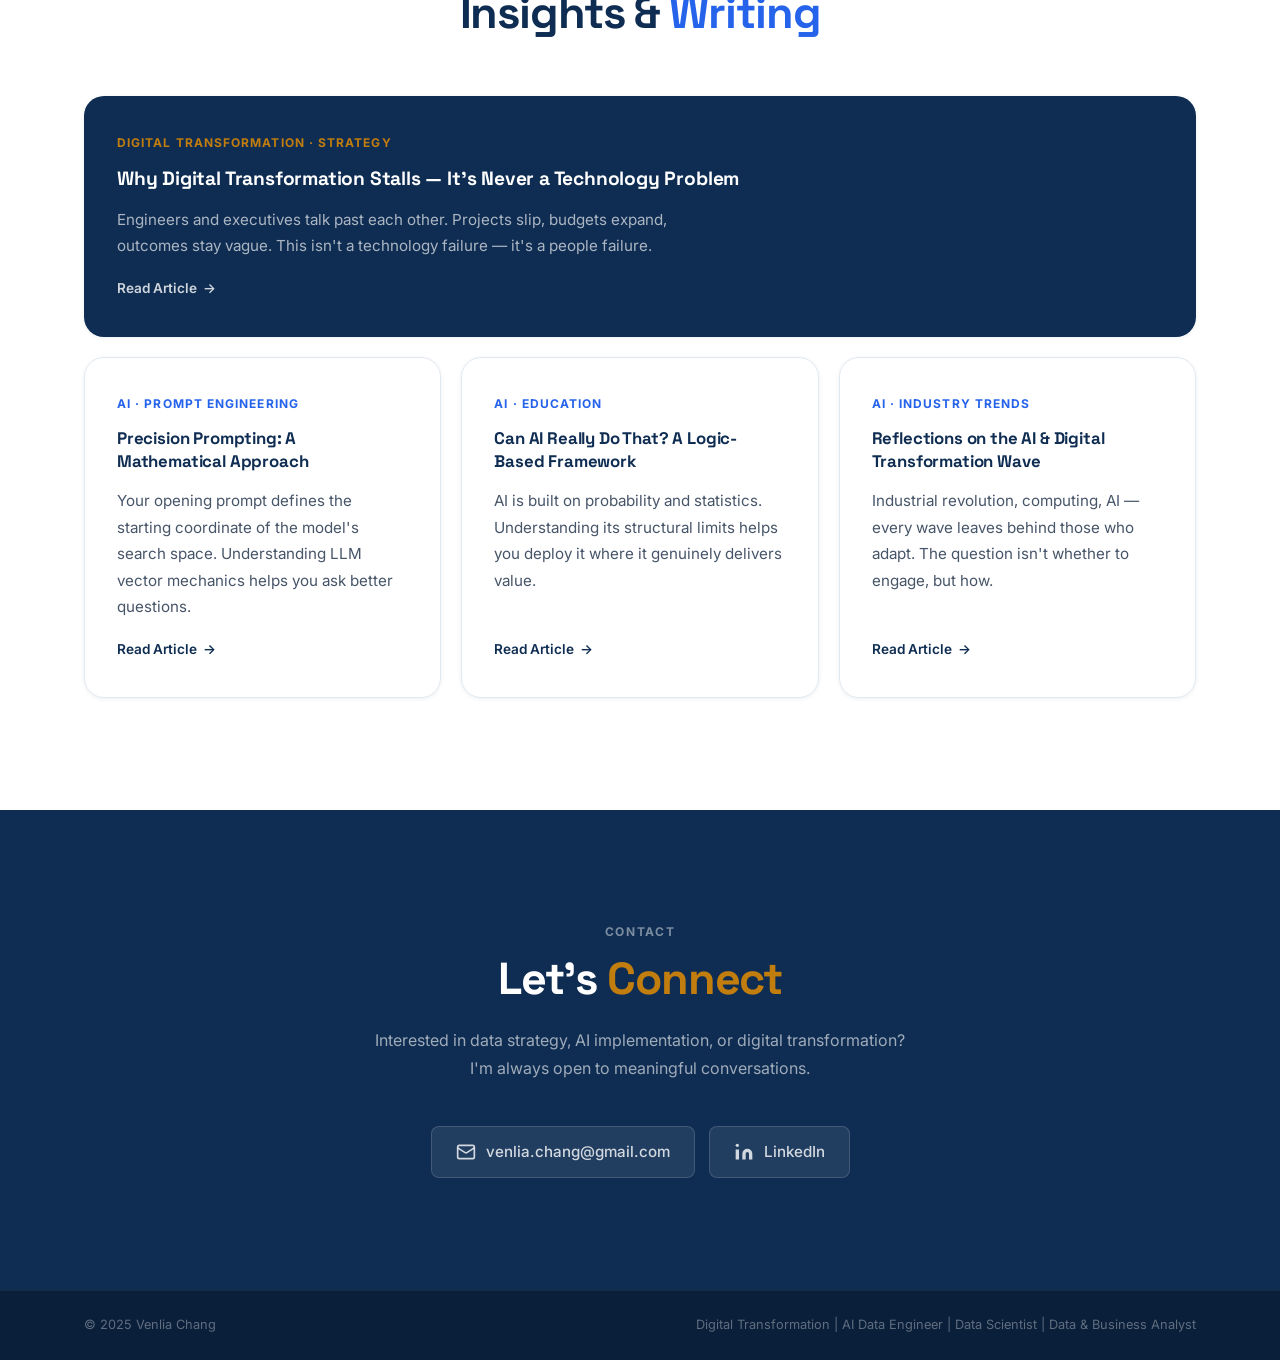
==== commit 0d4a0f7d: "Update hero eyebrow to descriptive tagline" ====
--- a/index.html
+++ b/index.html
@@ -35,7 +35,7 @@
     <div class="hero-bg"></div>
     <div class="container hero-content">
       <div class="hero-text">
-        <p class="hero-eyebrow reveal" data-i18n="hero-eyebrow">AI Data Engineer · Digital Transformation</p>
+        <p class="hero-eyebrow reveal" data-i18n="hero-eyebrow">Designing AI-powered decision systems for manufacturing operations</p>
         <h1 class="hero-headline reveal" data-i18n="hero-headline">
           Turning Messy Data<br />into <span class="accent">Decisions</span>.
         </h1>
@@ -54,7 +54,7 @@
         </div>
         <div class="hero-name-tag">
           <strong>Venlia Chang</strong>
-          <span data-i18n="hero-eyebrow">AI Data Engineer · Digital Transformation</span>
+          <span data-i18n="hero-eyebrow">Designing AI-powered decision systems for manufacturing operations</span>
         </div>
       </div>
     </div>
@@ -241,10 +241,10 @@
           I'm always open to meaningful conversations.
         </p>
         <div class="contact-links">
-          <a href="mailto:venlia.chang@gmail.com" class="contact-btn">
+          <button class="contact-btn" id="copy-email-btn" onclick="copyEmail()">
             <svg width="20" height="20" viewBox="0 0 24 24" fill="none" stroke="currentColor" stroke-width="2"><rect x="2" y="4" width="20" height="16" rx="2"/><path d="m22 7-8.97 5.7a1.94 1.94 0 0 1-2.06 0L2 7"/></svg>
-            venlia.chang@gmail.com
-          </a>
+            <span id="copy-email-text">venlia.chang@gmail.com</span>
+          </button>
           <a href="https://www.linkedin.com/in/venliachang/" target="_blank" rel="noopener" class="contact-btn">
             <svg width="20" height="20" viewBox="0 0 24 24" fill="currentColor"><path d="M16 8a6 6 0 0 1 6 6v7h-4v-7a2 2 0 0 0-2-2 2 2 0 0 0-2 2v7h-4v-7a6 6 0 0 1 6-6z"/><rect x="2" y="9" width="4" height="12"/><circle cx="4" cy="4" r="2"/></svg>
             LinkedIn
--- a/css/style.css
+++ b/css/style.css
@@ -742,6 +742,10 @@
   color: #fff;
   transform: translateY(-2px);
 }
+button.contact-btn {
+  cursor: pointer;
+  font-family: inherit;
+}
 
 /* =============================================
    FOOTER
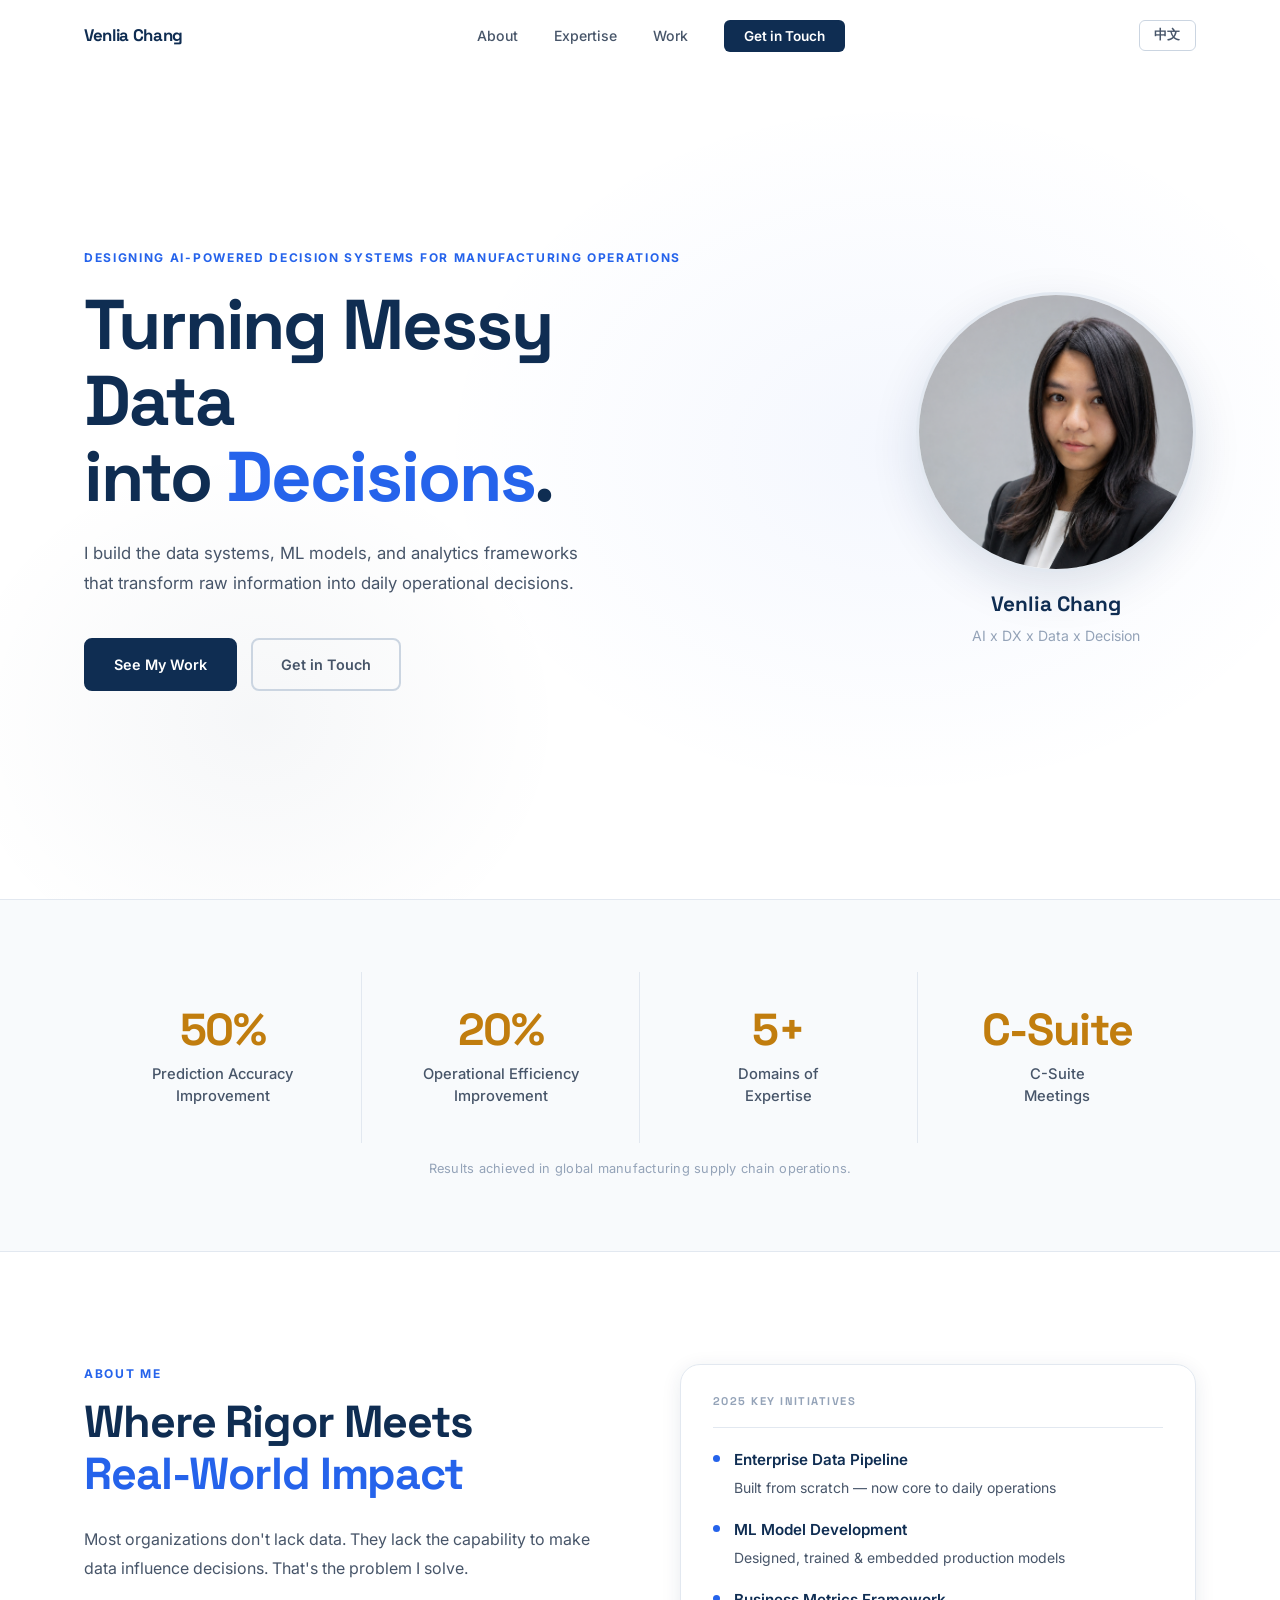
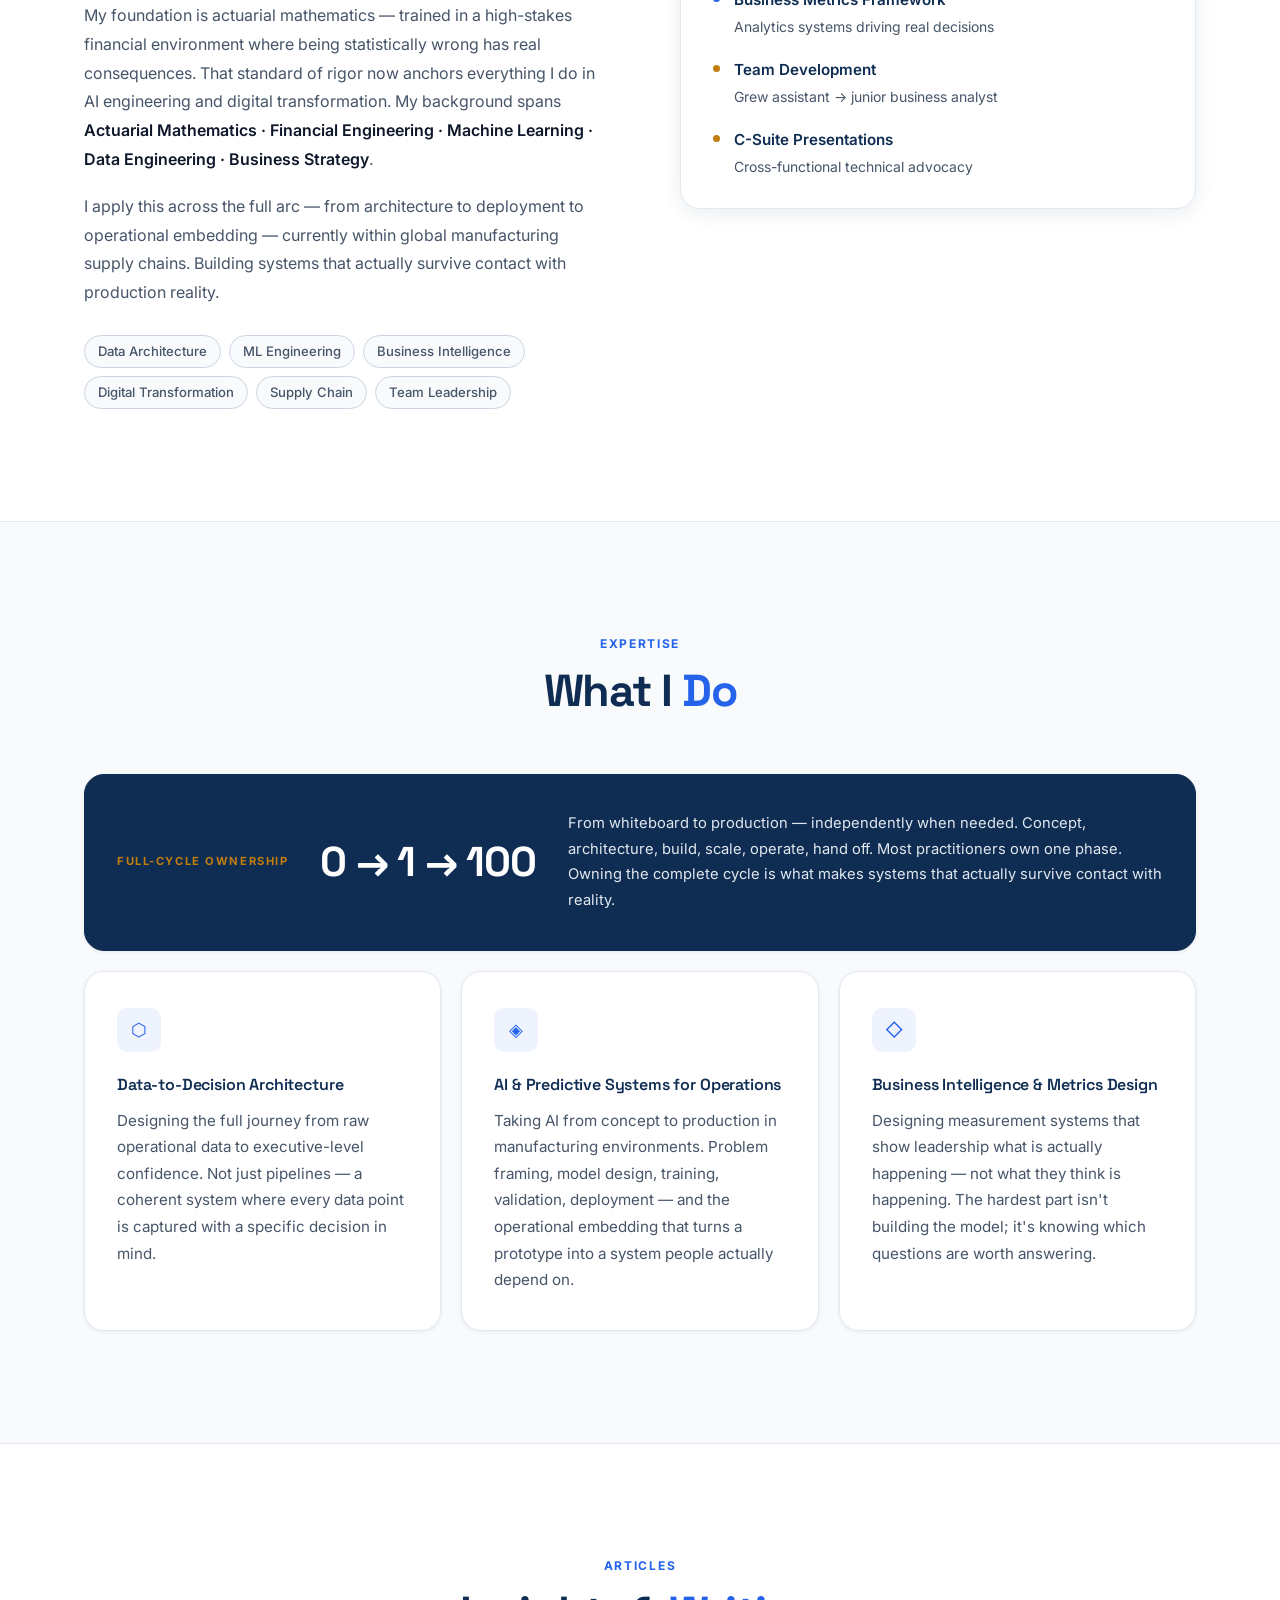
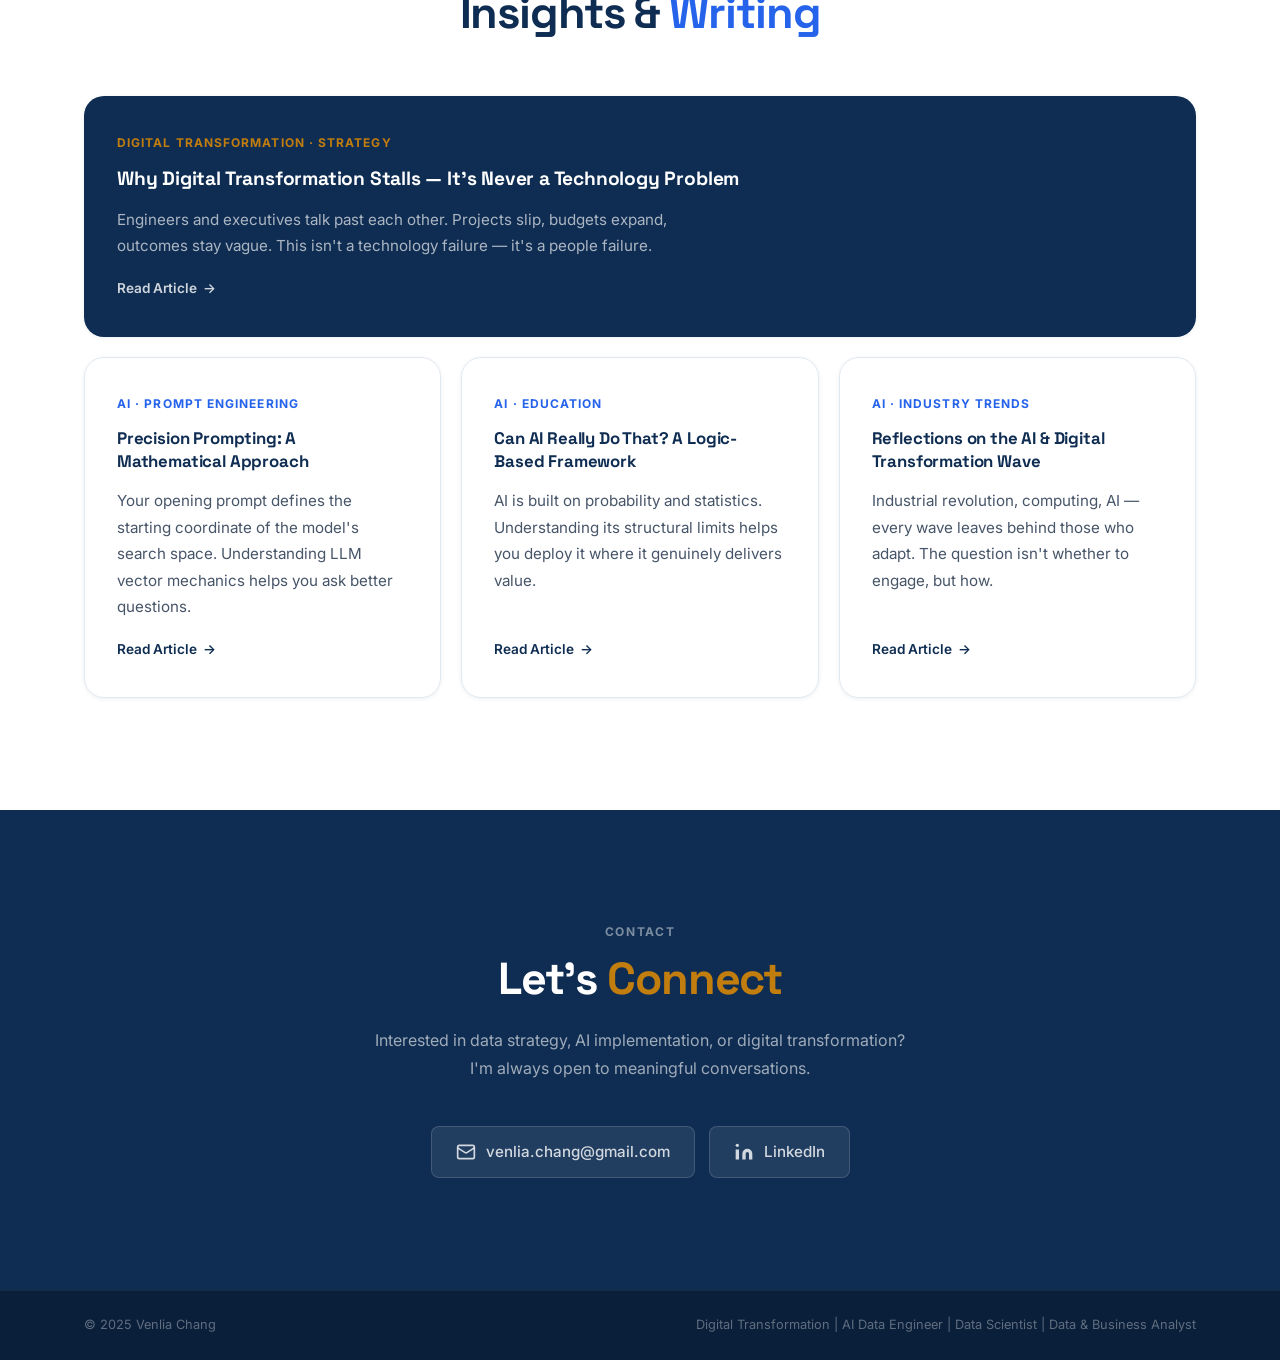
==== commit c2e8a3ca: "Update hero name tag subtitle" ====
--- a/index.html
+++ b/index.html
@@ -54,7 +54,7 @@
         </div>
         <div class="hero-name-tag">
           <strong>Venlia Chang</strong>
-          <span data-i18n="hero-eyebrow">Designing AI-powered decision systems for manufacturing operations</span>
+          <span>AI x DX x Data x Decision</span>
         </div>
       </div>
     </div>
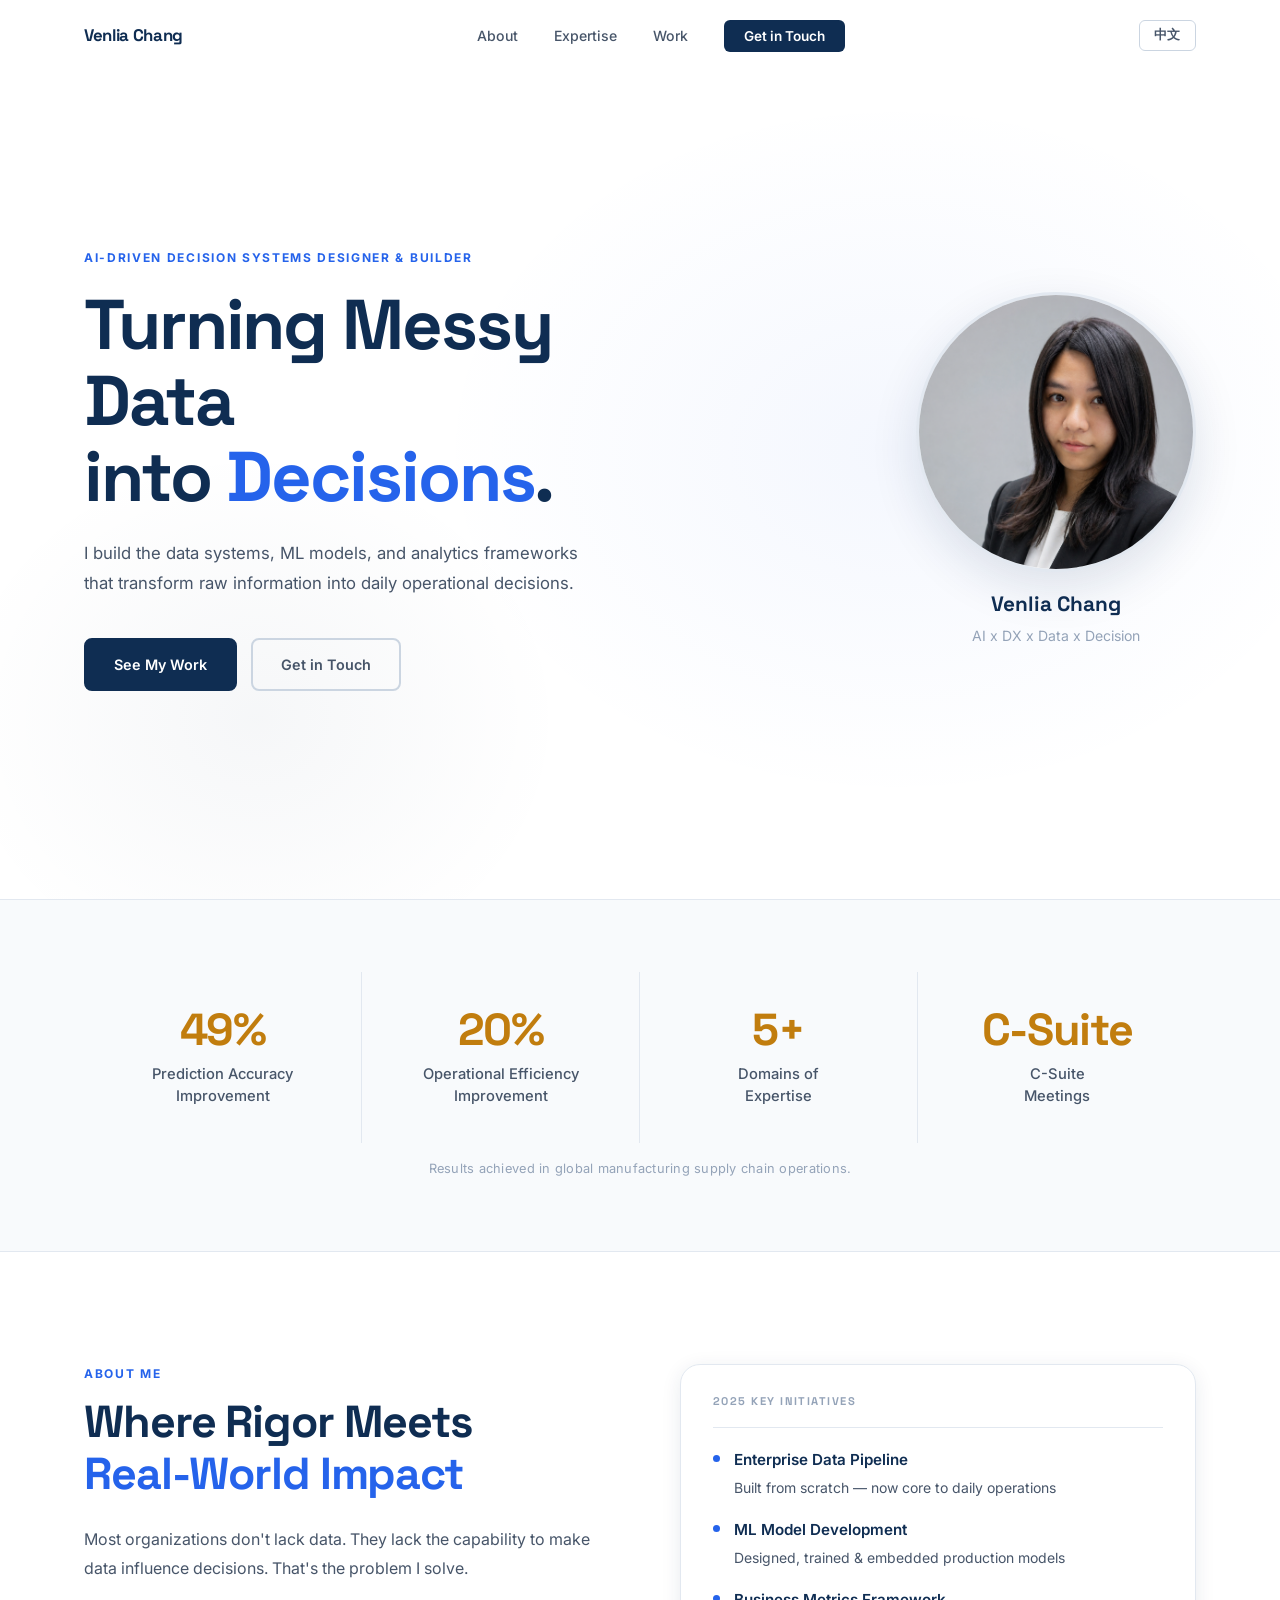
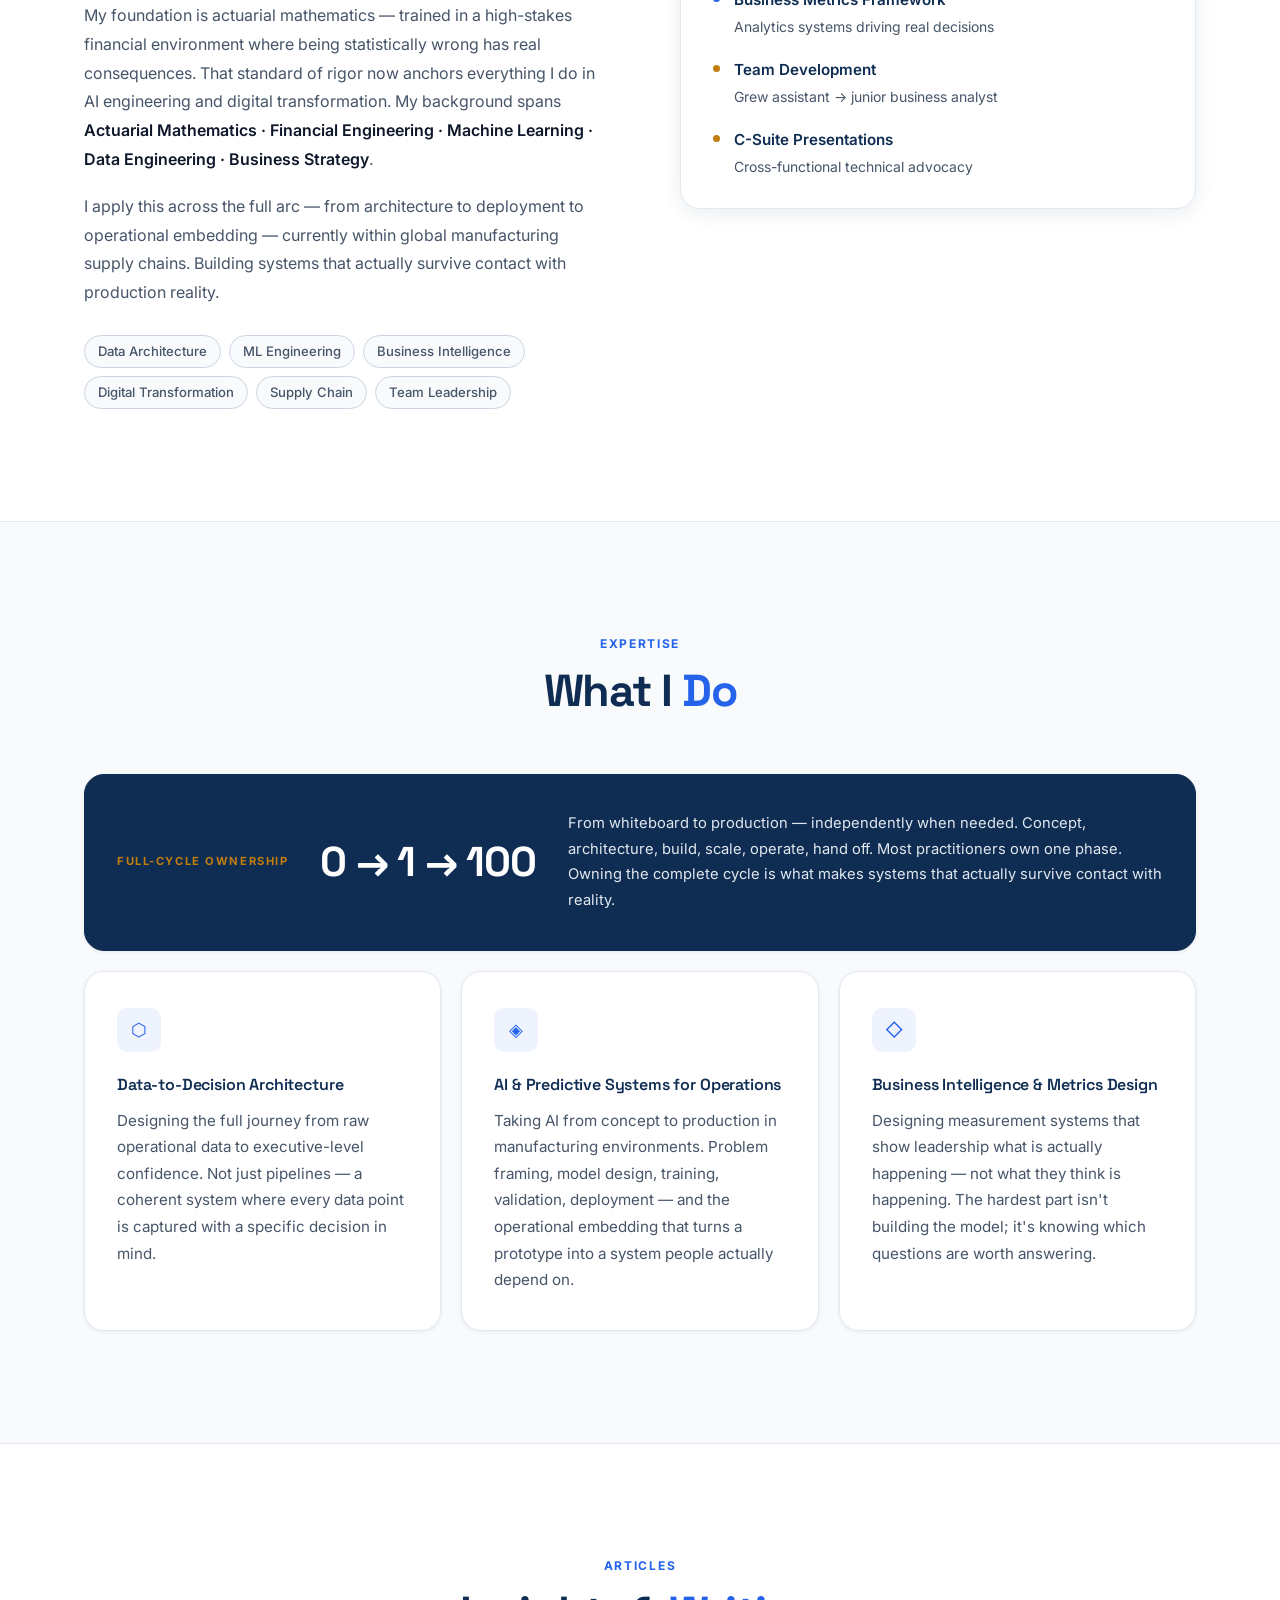
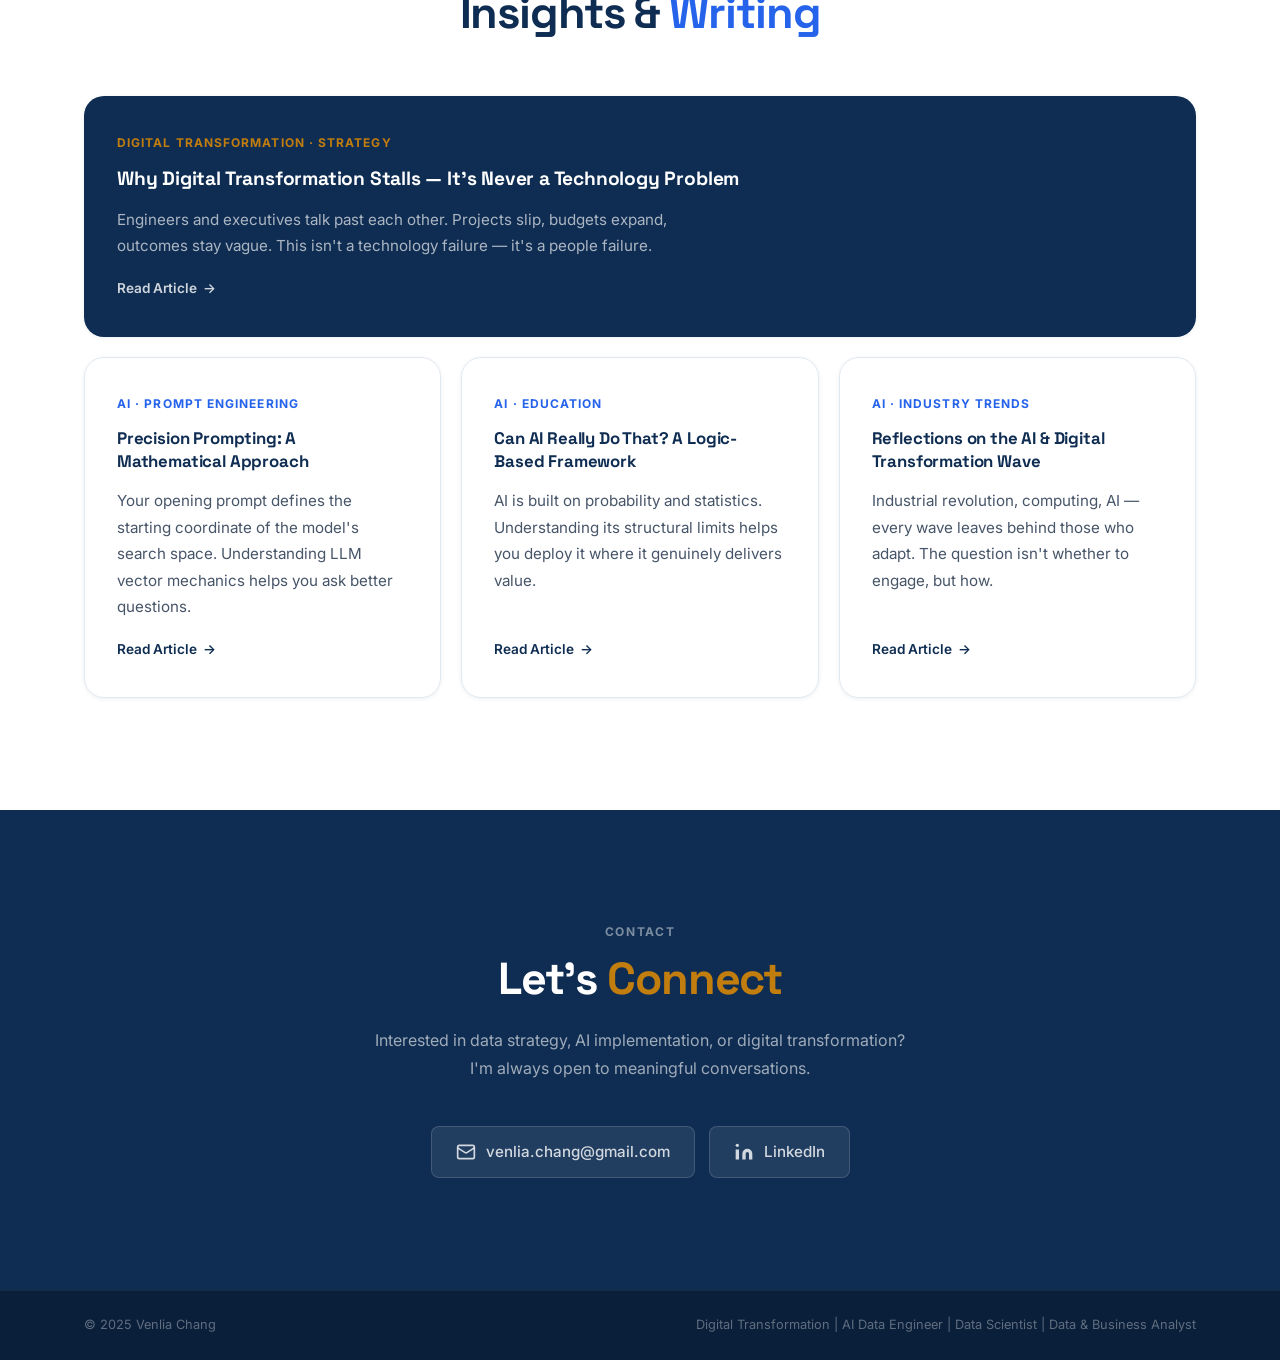
==== commit adfe5513: "Update hero eyebrow tagline" ====
--- a/index.html
+++ b/index.html
@@ -35,7 +35,7 @@
     <div class="hero-bg"></div>
     <div class="container hero-content">
       <div class="hero-text">
-        <p class="hero-eyebrow reveal" data-i18n="hero-eyebrow">Designing AI-powered decision systems for manufacturing operations</p>
+        <p class="hero-eyebrow reveal" data-i18n="hero-eyebrow">AI-driven Decision Systems Designer &amp; Builder</p>
         <h1 class="hero-headline reveal" data-i18n="hero-headline">
           Turning Messy Data<br />into <span class="accent">Decisions</span>.
         </h1>
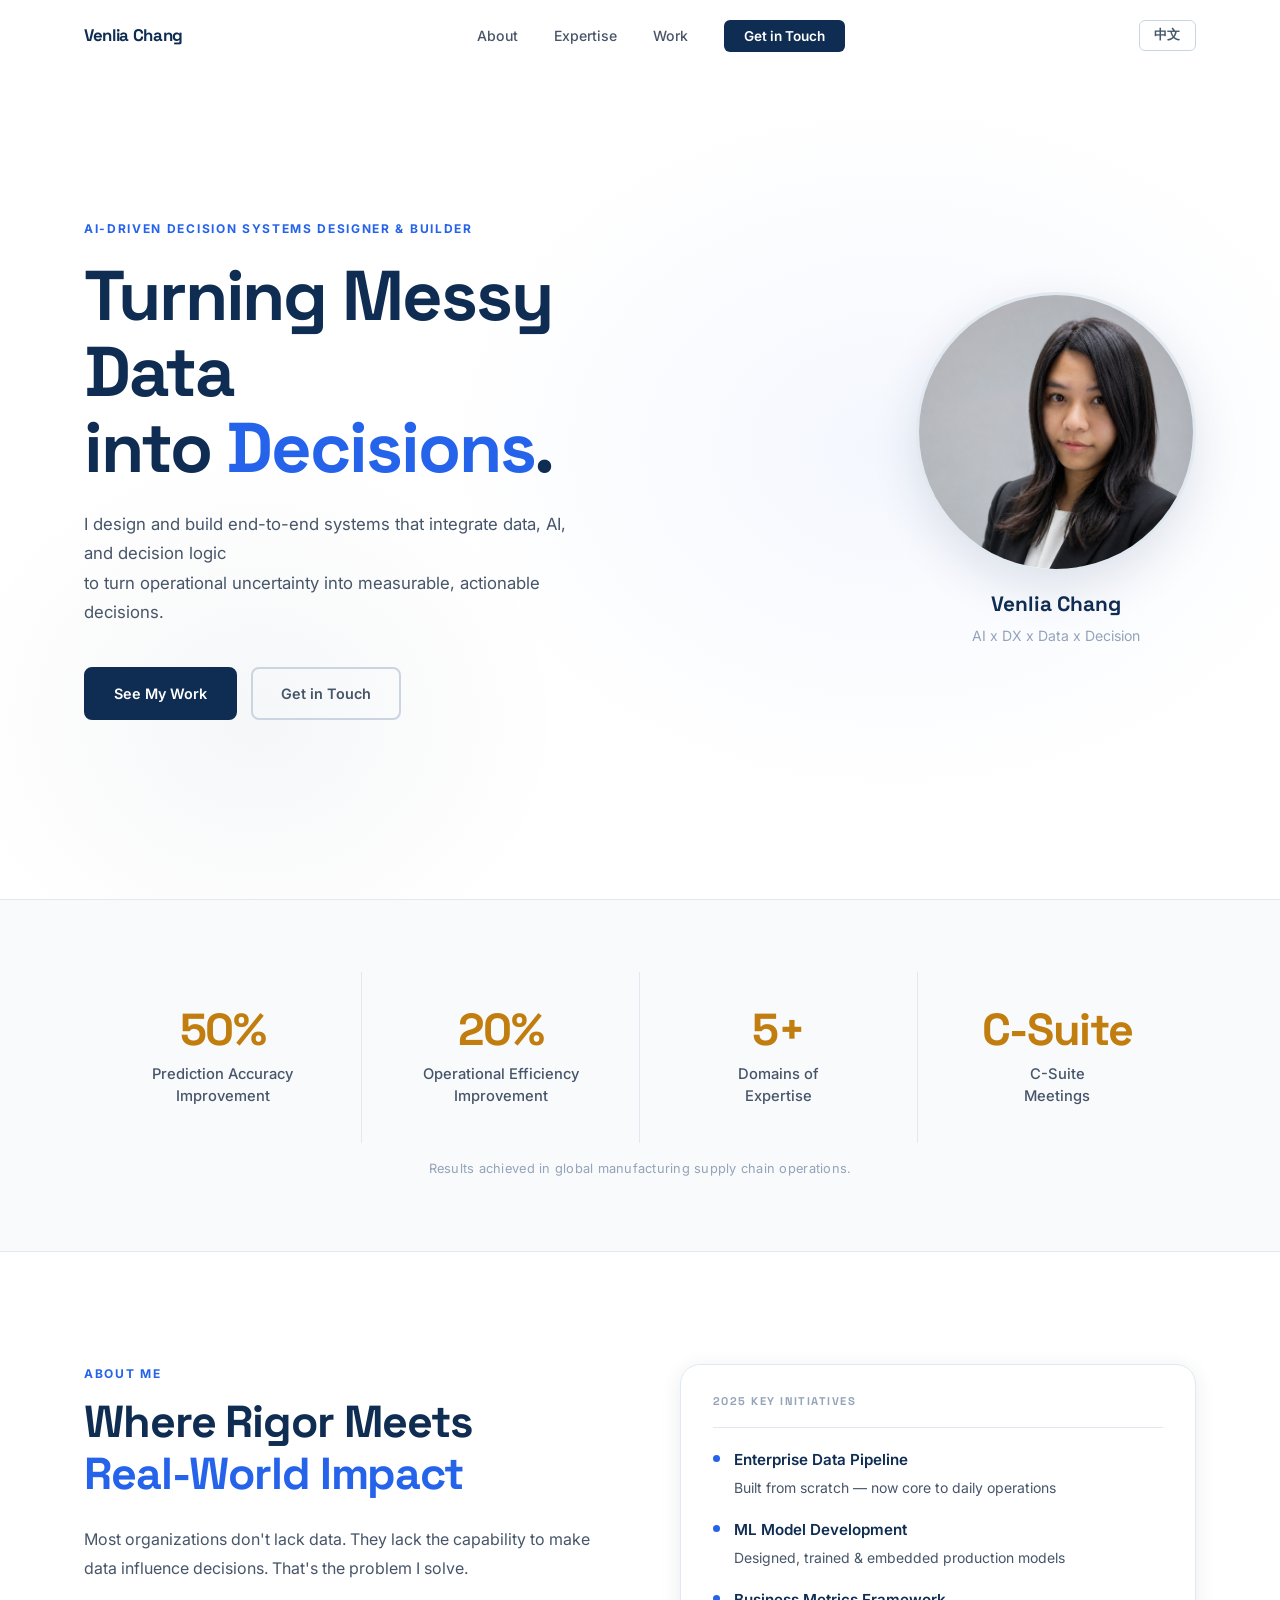
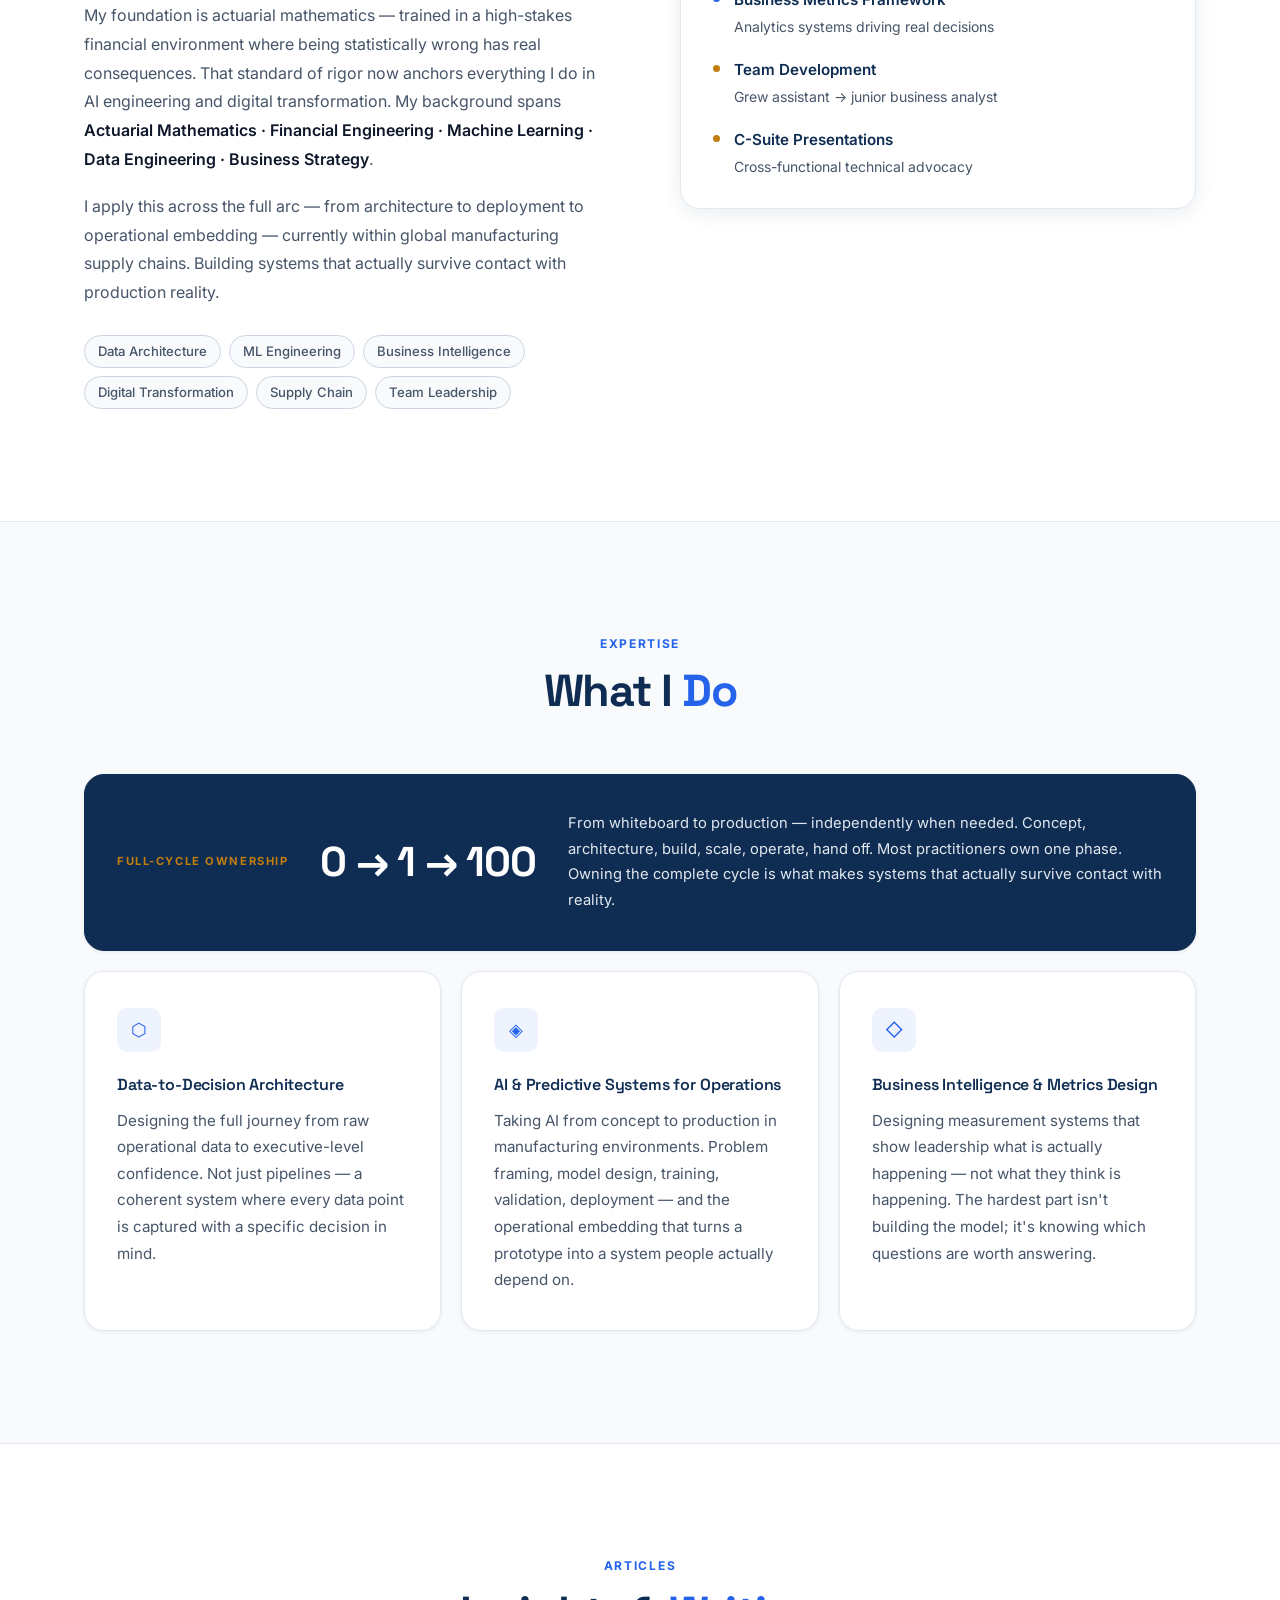
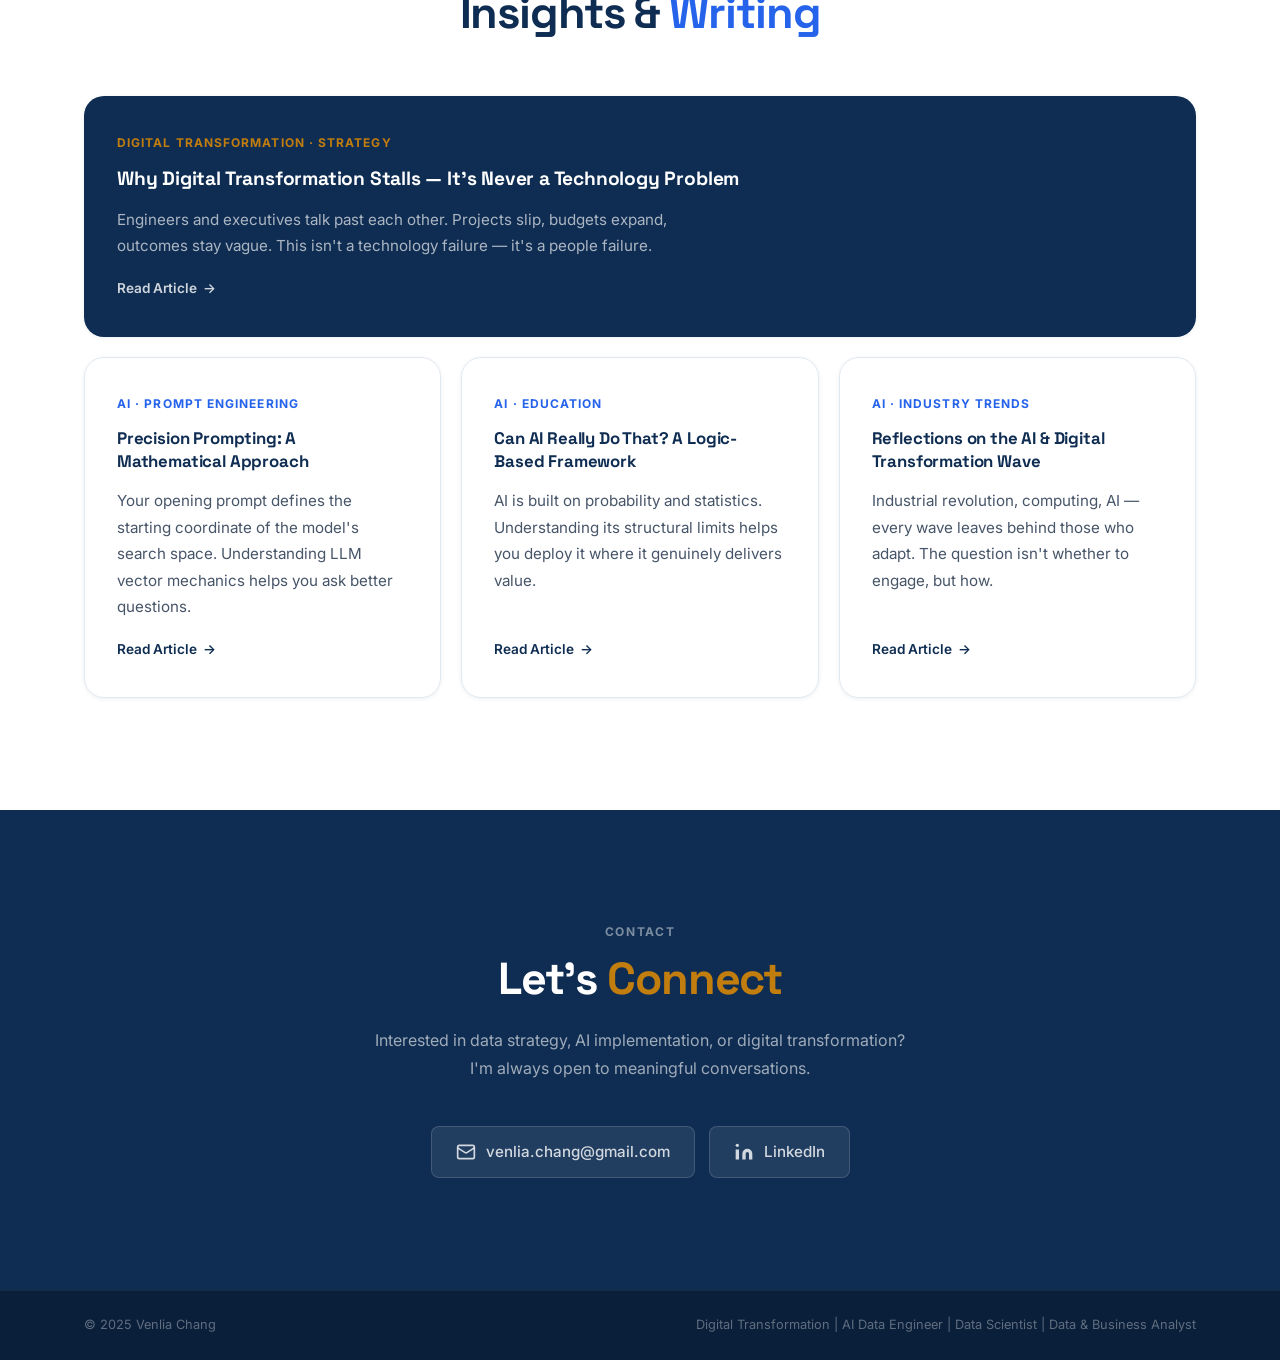
==== commit 4c9dfa01: "Update hero subtitle copy" ====
--- a/index.html
+++ b/index.html
@@ -40,8 +40,8 @@
           Turning Messy Data<br />into <span class="accent">Decisions</span>.
         </h1>
         <p class="hero-sub reveal" data-i18n="hero-sub">
-          I build the data systems, ML models, and analytics frameworks<br class="desktop-only" />
-          that transform raw information into daily operational decisions.
+          I design and build end-to-end systems that integrate data, AI, and decision logic<br class="desktop-only" />
+          to turn operational uncertainty into measurable, actionable decisions.
         </p>
         <div class="hero-actions reveal">
           <a href="#expertise" class="btn btn-primary" data-i18n="hero-btn-primary">See My Work</a>
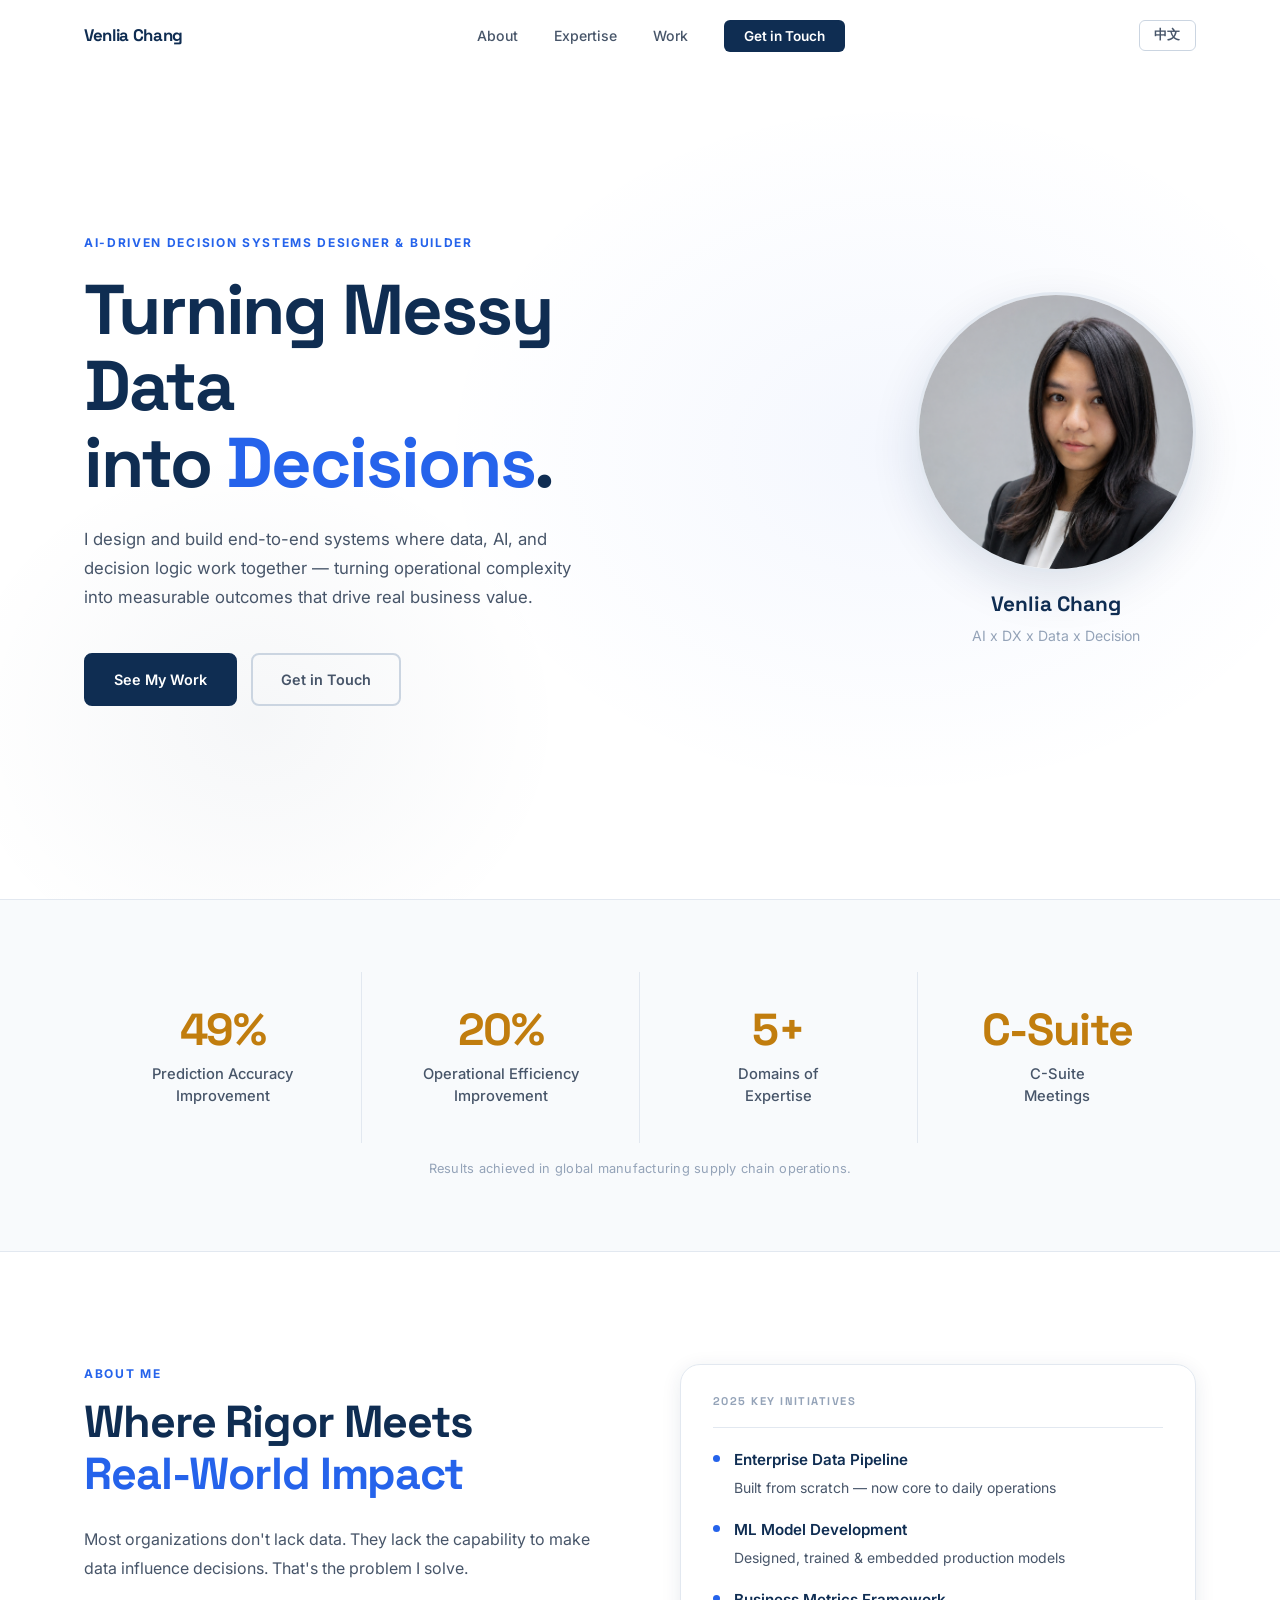
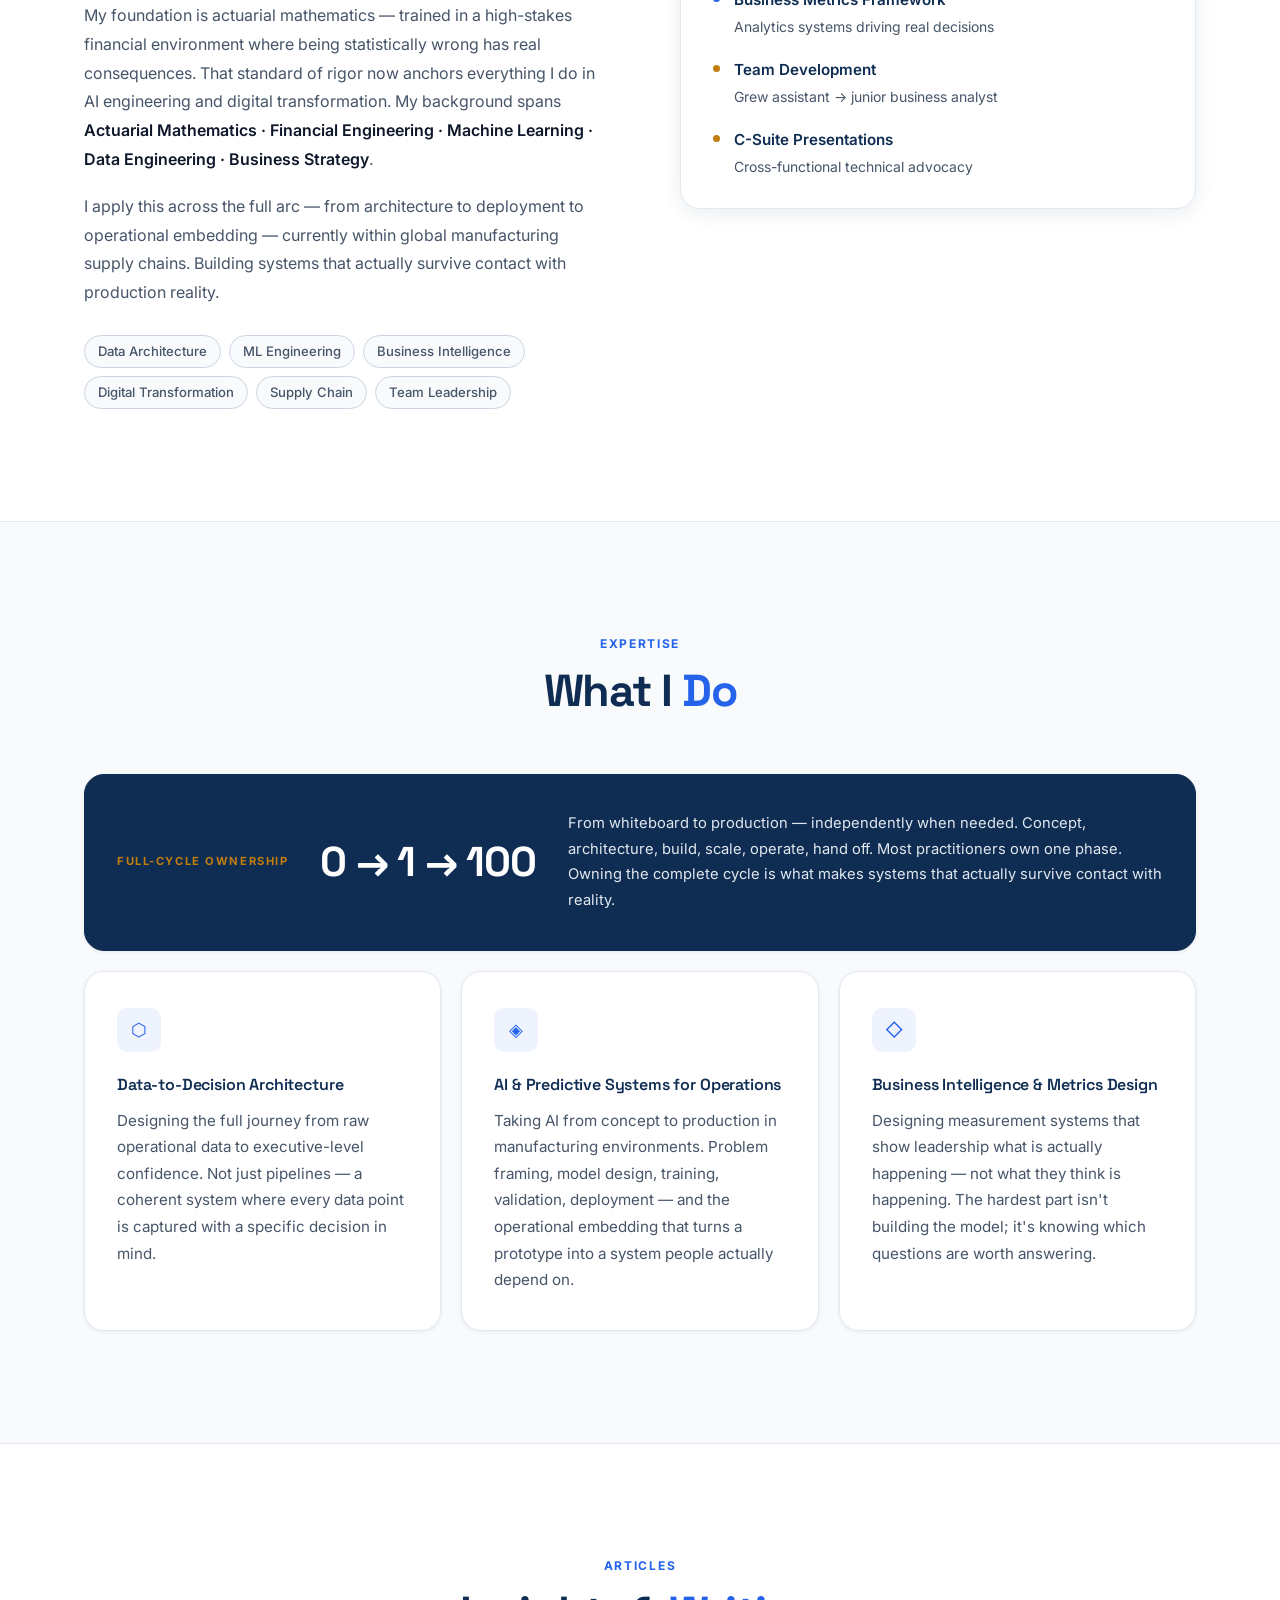
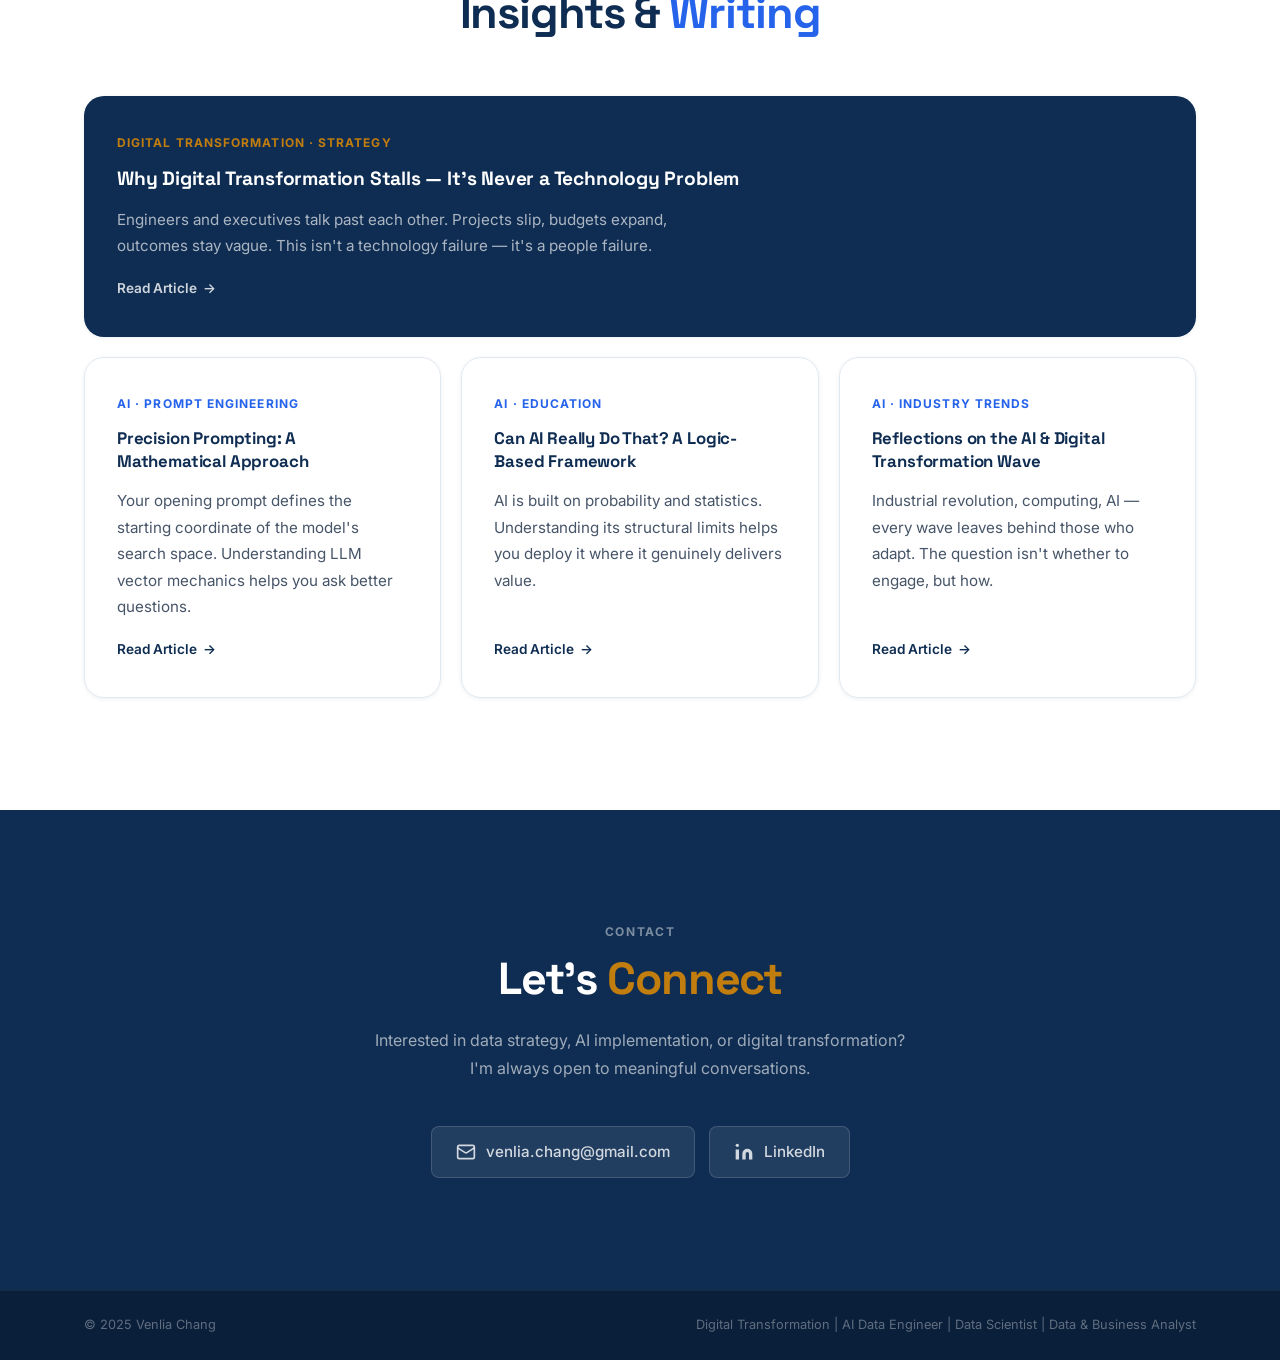
==== commit d2b24a94: "Polish hero subtitle copy" ====
--- a/index.html
+++ b/index.html
@@ -40,8 +40,7 @@
           Turning Messy Data<br />into <span class="accent">Decisions</span>.
         </h1>
         <p class="hero-sub reveal" data-i18n="hero-sub">
-          I design and build end-to-end systems that integrate data, AI, and decision logic<br class="desktop-only" />
-          to turn operational uncertainty into measurable, actionable decisions.
+          I design and build end-to-end systems where data, AI, and decision logic work together — turning operational complexity into measurable outcomes that drive real business value.
         </p>
         <div class="hero-actions reveal">
           <a href="#expertise" class="btn btn-primary" data-i18n="hero-btn-primary">See My Work</a>
